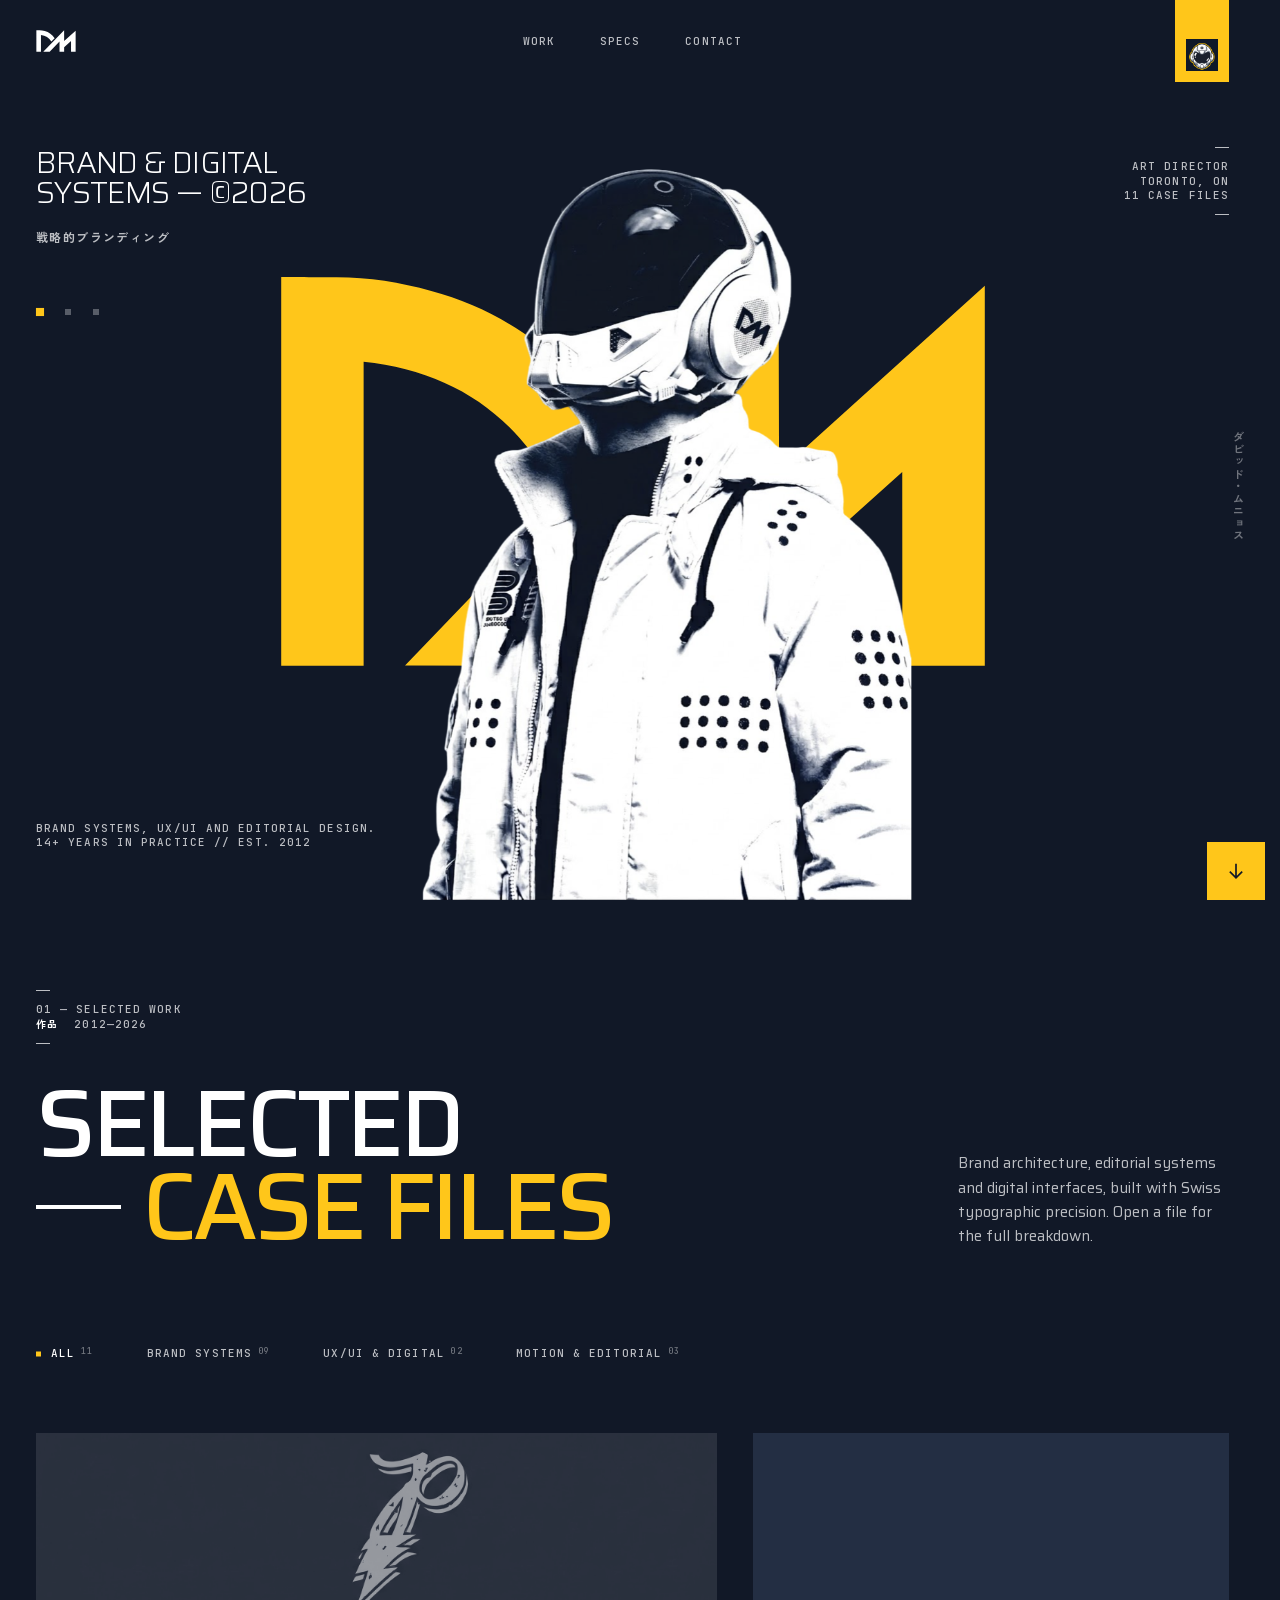
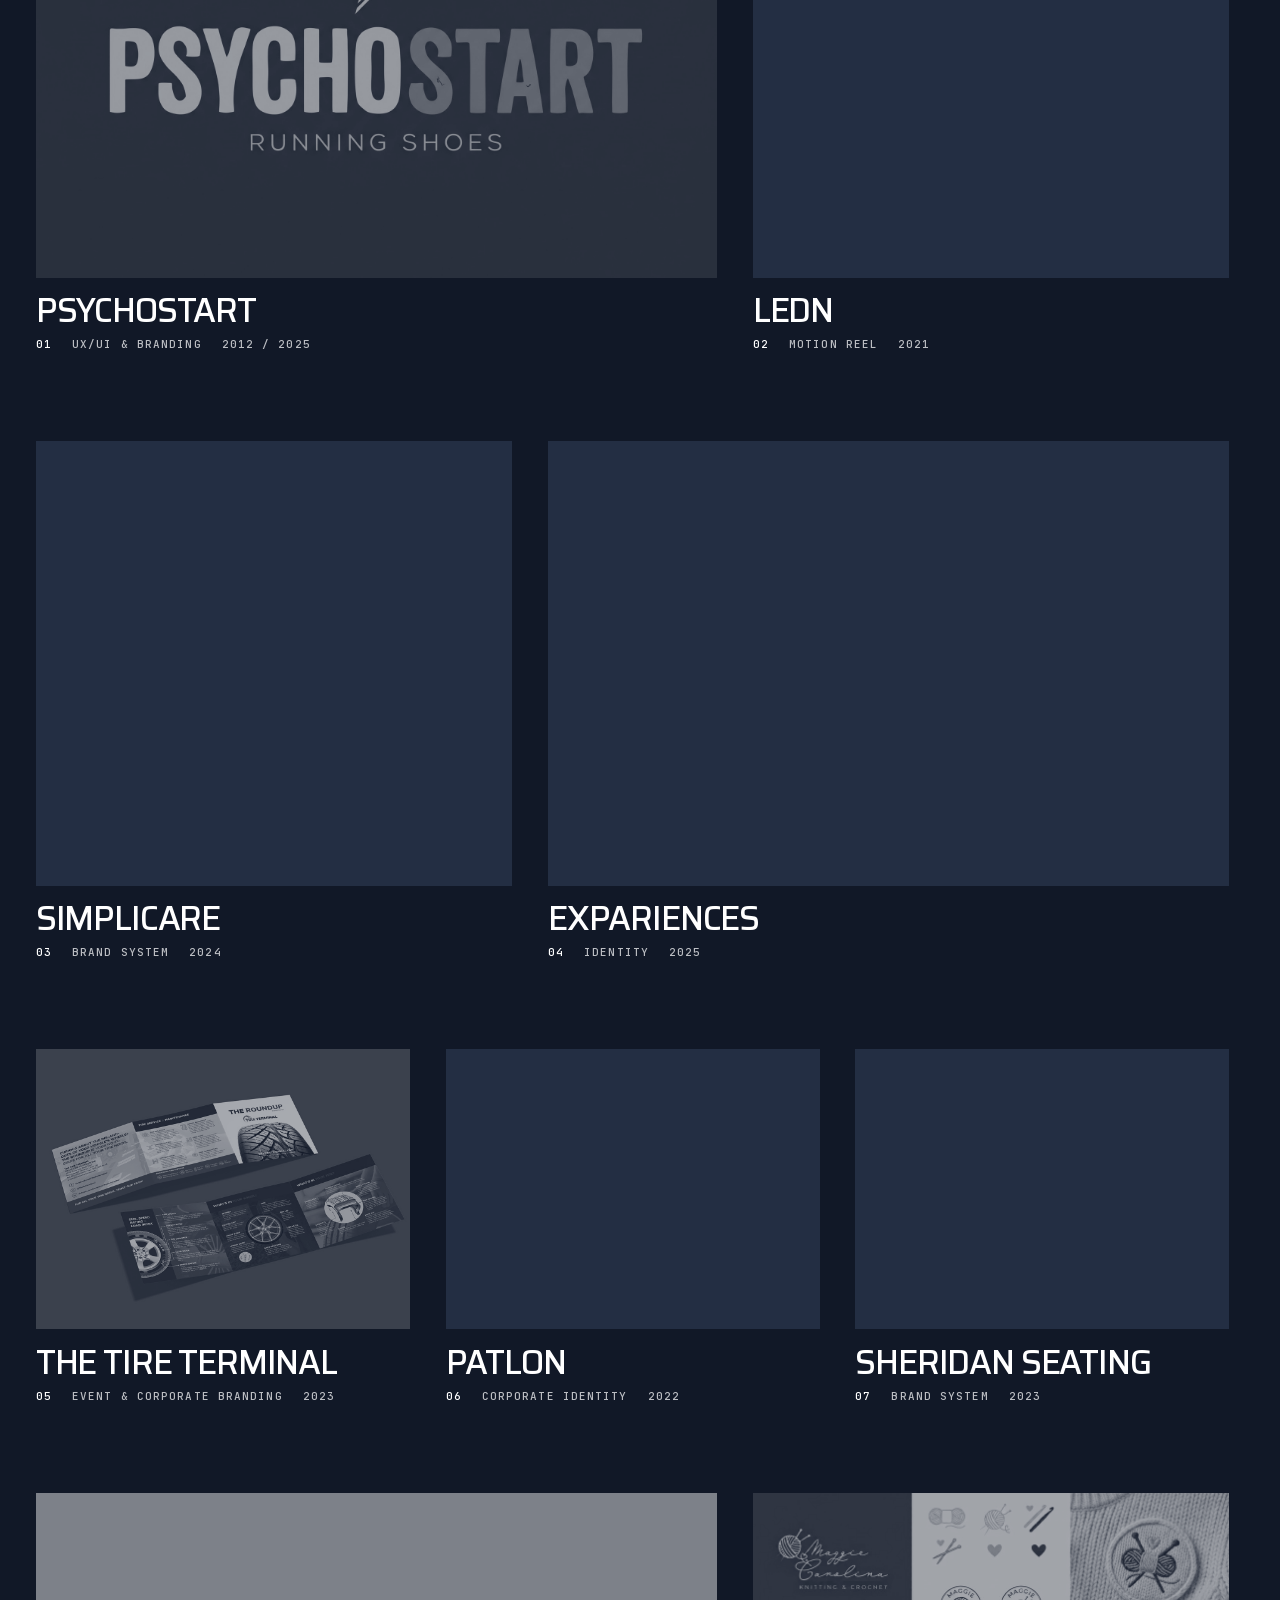
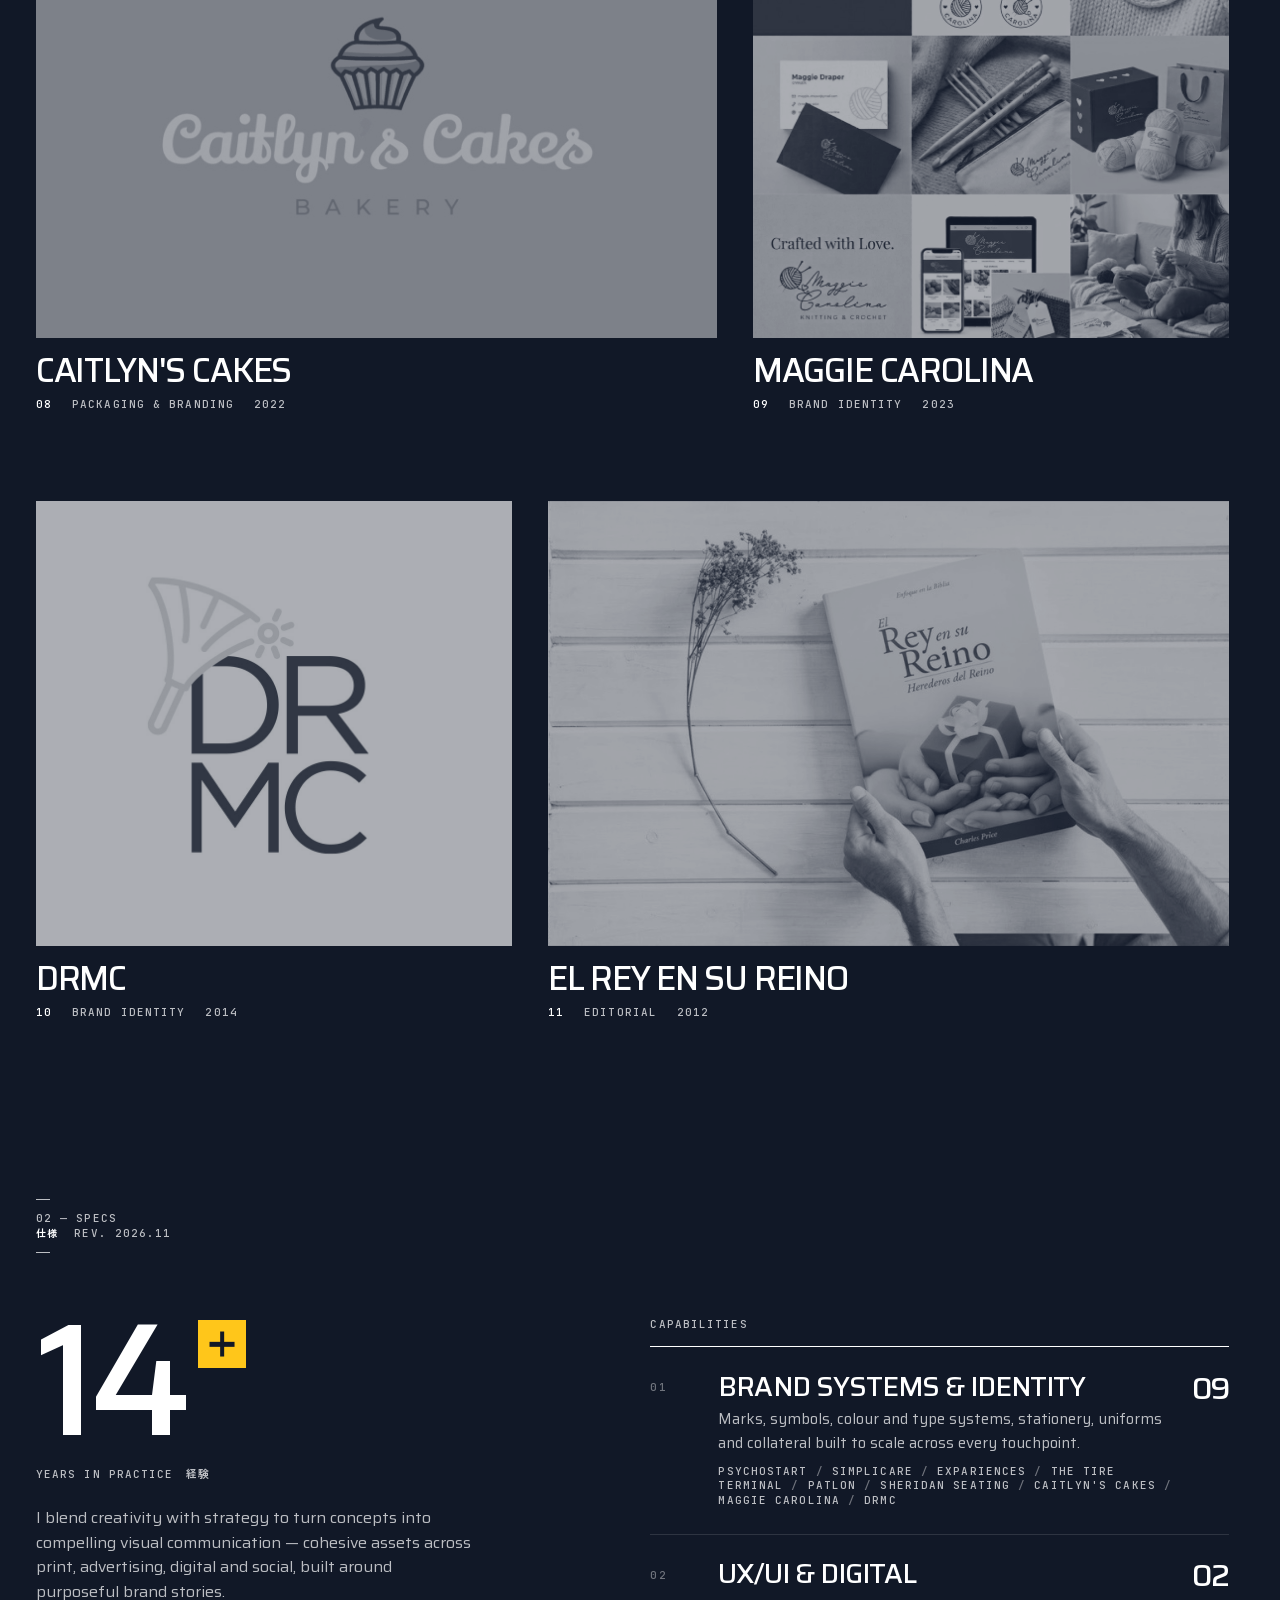
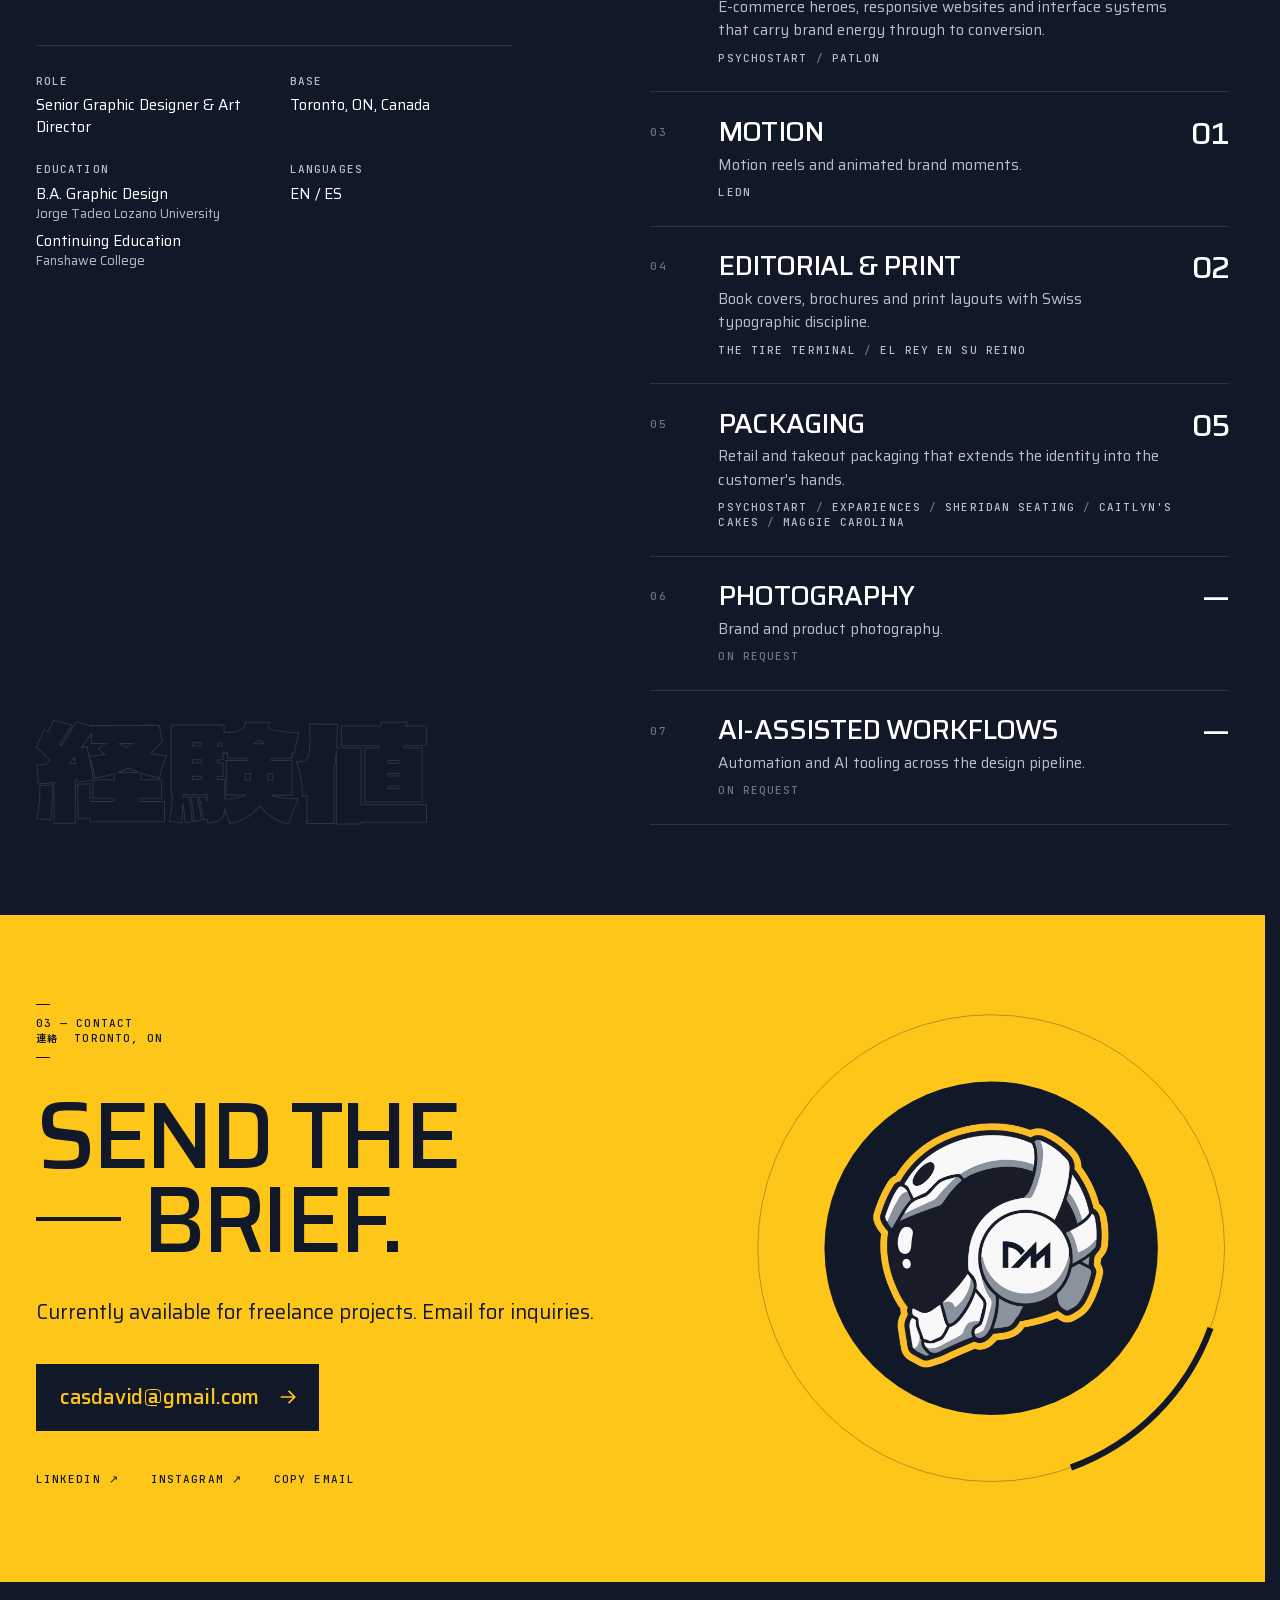
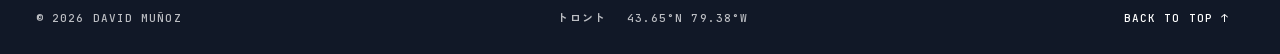
==== index.html @ 73140c09 "Initial commit: davidmunoz.ca static portfolio Zero-dependency HTML/CSS/ES-module rebuild of the Fra" ====
<!doctype html>
<html lang="en">
<head>
  <meta charset="utf-8">
  <meta name="viewport" content="width=device-width, initial-scale=1">
  <title>David Muñoz — Senior Brand &amp; UI/UX Art Director, Toronto</title>
  <meta name="description" content="Portfolio of David Muñoz, a Toronto-based senior graphic designer and art director with 14+ years across brand systems, UX/UI and editorial design.">
  <meta name="theme-color" content="#111827">
  <link rel="canonical" href="https://davidmunoz.ca/">

  <meta property="og:type" content="website">
  <meta property="og:url" content="https://davidmunoz.ca/">
  <meta property="og:title" content="David Muñoz — Strategic Branding &amp; Digital Systems">
  <meta property="og:description" content="Brand systems, UX/UI and editorial design from Toronto. 14+ years in practice.">
  <meta property="og:image" content="https://davidmunoz.ca/assets/img/og-cover.jpg">
  <meta name="twitter:card" content="summary_large_image">

  <link rel="icon" href="assets/favicon.svg" type="image/svg+xml">
  <link rel="preload" href="assets/fonts/saira-latin-var.woff2" as="font" type="font/woff2" crossorigin>
  <link rel="preload" href="assets/fonts/jetbrains-mono-latin-var.woff2" as="font" type="font/woff2" crossorigin>
  <link rel="preload" href="data/projects.json" as="fetch" type="application/json" crossorigin>

  <!-- Boot sequence runs once per session; skipped for reduced motion. -->
  <script>
    (function () {
      var d = document.documentElement;
      d.classList.add('js');
      try {
        if (!sessionStorage.getItem('dm-booted') && !matchMedia('(prefers-reduced-motion: reduce)').matches) {
          d.classList.add('is-booting');
        }
      } catch (e) {}
    })();
  </script>

  <link rel="stylesheet" href="css/tokens.css">
  <link rel="stylesheet" href="css/base.css">
  <link rel="stylesheet" href="css/layout.css">
  <link rel="stylesheet" href="css/components.css">

  <script type="module" src="js/main.js"></script>

  <script type="application/ld+json">
  {
    "@context": "https://schema.org",
    "@type": "Person",
    "name": "David Muñoz",
    "jobTitle": "Senior Graphic Designer & Art Director",
    "url": "https://davidmunoz.ca/",
    "address": { "@type": "PostalAddress", "addressLocality": "Toronto", "addressRegion": "ON", "addressCountry": "CA" },
    "alumniOf": [
      { "@type": "CollegeOrUniversity", "name": "Jorge Tadeo Lozano University" },
      { "@type": "CollegeOrUniversity", "name": "Fanshawe College" }
    ]
  }
  </script>
</head>

<body>
  <!-- DM monogram (vector from the brand mark), reused everywhere via <use>. -->
  <svg width="0" height="0" style="position:absolute" aria-hidden="true" focusable="false">
    <!-- Pulls the illustration's #0F1829 backdrop just under brand navy so `lighten` erases it. -->
    <filter id="ink-match" color-interpolation-filters="sRGB">
      <feComponentTransfer>
        <feFuncR type="linear" slope="1" intercept="-0.012"/>
        <feFuncG type="linear" slope="1" intercept="-0.012"/>
        <feFuncB type="linear" slope="1" intercept="-0.012"/>
      </feComponentTransfer>
    </filter>
    <symbol id="dm-mark" viewBox="5.4 17.2 53.2 29.6">
      <polygon fill="currentColor" points="42.96 40.39 42.94 46.61 36.74 46.61 36.73 32.79 23.46 46.61 14.88 46.6 42.93 17.38 42.97 32.03 58.42 18.08 58.42 46.61 52.23 46.61 52.22 32.06 42.96 40.39"/>
      <path fill="currentColor" d="M25.76,32.73c-3.04-5.4-7.9-8.31-13.99-8.94v22.83s-6.19,0-6.19,0v-29.19s4.17.02,4.17.02c2.43.01,4.76.37,7.1,1.03,5.49,1.47,10.18,4.85,13.34,9.67l-4.42,4.6Z"/>
    </symbol>
  </svg>

  <a class="skip-link" href="#work">Skip to selected work</a>

  <!-- ================================================================
       BOOT SEQUENCE (first visit per session)
       ================================================================ -->
  <div class="boot on-dark" data-boot aria-hidden="true">
    <div class="boot__inner">
      <svg class="boot__mark"><use href="#dm-mark"/></svg>
      <p class="boot__title mono">DM-OS // v4.0 <span class="jp">起動中</span></p>
      <div class="boot__bar"><span data-boot-bar></span></div>
      <div class="boot__row mono"><span data-boot-pct>000%</span><span>Tap or press any key to skip</span></div>
      <ol class="boot__log mono" role="list" data-boot-log></ol>
    </div>
  </div>

  <!-- ================================================================
       NAVIGATION — mark left, three links, the mascot tab hanging from the top edge
       ================================================================ -->
  <header class="nav">
    <a class="nav__brand" href="#top" aria-label="David Muñoz, back to top">
      <svg class="nav__mark" aria-hidden="true"><use href="#dm-mark"/></svg>
    </a>

    <nav class="nav__links" aria-label="Primary">
      <a href="#work" data-nav="work">Work</a>
      <a href="#specs" data-nav="specs">Specs</a>
      <a href="#contact" data-nav="contact">Contact</a>
    </nav>

    <div class="nav__right">
      <button class="nav__menu mono" type="button" popovertarget="menu" data-menu-trigger>Menu <span class="burger" aria-hidden="true"></span></button>
      <button class="hud-trigger" type="button" popovertarget="hud-mini" data-hud-trigger data-state="idle">
        <span class="hud-trigger__face" aria-hidden="true"><img src="assets/img/mascot/helmet-front.png" alt="" width="36" height="42"></span>
        <span class="visually-hidden">Open mascot HUD</span>
      </button>
    </div>
  </header>

  <!-- Mobile menu -->
  <div class="menu on-dark" id="menu" popover role="dialog" aria-label="Menu">
    <div class="menu__head mono">
      <span>Nav // <span class="jp">案内</span></span>
      <button type="button" popovertarget="menu" popovertargetaction="hide">Close ×</button>
    </div>
    <nav class="menu__links" aria-label="Mobile">
      <a href="#work" data-cmd="nav"><span class="mono">01</span>Work<span class="jp">作品</span></a>
      <a href="#specs" data-cmd="nav"><span class="mono">02</span>Specs<span class="jp">仕様</span></a>
      <a href="#contact" data-cmd="nav"><span class="mono">03</span>Contact<span class="jp">連絡</span></a>
    </nav>
    <p class="menu__foot mono"><span data-profile="email">casdavid@gmail.com</span><span>TOR <time data-clock>--:--:--</time></span></p>
  </div>

  <!-- Command HUD (popover) -->
  <div class="hud-mini on-dark" id="hud-mini" popover role="dialog" aria-label="Mascot HUD" data-state="idle">
    <span class="reg reg--tl" aria-hidden="true">+</span>
    <span class="reg reg--tr" aria-hidden="true">+</span>
    <span class="reg reg--bl" aria-hidden="true">+</span>
    <span class="reg reg--br" aria-hidden="true">+</span>
    <div class="hud-mini__head mono">
      <span>Unit // DM-01</span>
      <span class="hud-status"><span class="led" aria-hidden="true"></span><span data-hud-state>Online</span></span>
    </div>
    <div class="hud-mini__body">
      <div class="hud-mini__face"><img src="assets/img/mascot/helmet-front.png" alt="" width="80" height="93"></div>
      <p class="hud-mini__tx mono"><span class="tx-tag">TX&gt;</span> <span data-hud-text>Boot sequence OK</span><span class="caret" aria-hidden="true"></span></p>
    </div>
    <div class="hud-mini__cmds">
      <a class="cmd" href="#work" data-cmd="nav">[01] Work <span aria-hidden="true">-&gt;</span></a>
      <a class="cmd" href="#specs" data-cmd="nav">[02] Specs <span aria-hidden="true">-&gt;</span></a>
      <a class="cmd" href="#contact" data-cmd="nav">[03] Contact <span aria-hidden="true">-&gt;</span></a>
      <button class="cmd" type="button" data-cmd="copy-email"><span data-copy-label>Copy email</span> <span aria-hidden="true">[C]</span></button>
    </div>
    <div class="hud-mini__foot mono">
      <span>TOR <time data-clock>--:--:--</time></span>
      <button type="button" popovertarget="hud-mini" popovertargetaction="hide">[Esc] Close</button>
    </div>
  </div>

  <main id="main">
    <!-- ==============================================================
         HERO — one subject: the android over the DM mark
         ============================================================== -->
    <section class="hero" id="top" aria-labelledby="hero-title">
      <div class="hero__stage" data-hero-stage>
        <svg class="hero__mark" aria-hidden="true"><use href="#dm-mark"/></svg>
        <div class="hero__lens" data-hud-feed hidden></div>
        <img class="hero__figure" src="assets/img/mascot/android-1100.png"
             srcset="assets/img/mascot/android-640.png 469w, assets/img/mascot/android-1100.png 807w"
             sizes="(max-width: 760px) 90vw, 46vw" width="807" height="1100" fetchpriority="high"
             alt="David's android mascot: a figure in a white techwear jacket wearing a glossy navy-visored helmet marked DM">
      </div>

      <div class="hero__intro">
        <h1 class="hero__title" id="hero-title">
          <span class="visually-hidden">David Muñoz — </span>
          <span class="hero__role">Brand &amp; digital systems — ©<span data-year>2026</span></span>
        </h1>
        <p class="hero__jp jp" lang="ja" aria-hidden="true">戦略的ブランディング</p>
        <div class="hero__dots" role="group" aria-label="Mascot feed">
          <button class="chan" type="button" aria-pressed="true" data-channel="still"><span class="visually-hidden">CH.01 still frame</span></button>
          <button class="chan" type="button" aria-pressed="false" data-channel="loop-a"
                  data-src="assets/videome5.mp4" data-poster="assets/img/mascot/loop-a-poster.jpg"><span class="visually-hidden">CH.02 loop</span></button>
          <button class="chan" type="button" aria-pressed="false" data-channel="loop-b"
                  data-src="assets/videoheaderdance.mp4" data-poster="assets/img/mascot/loop-b-poster.jpg"><span class="visually-hidden">CH.03 loop</span></button>
        </div>
      </div>

      <p class="hero__label label mono">Art director<br>Toronto, ON<br><span data-stat="cases">11</span> case files</p>

      <p class="hero__note mono">Brand systems, UX/UI and editorial design.<br><span data-profile="experience">14+</span> years in practice // Est. 2012</p>

      <p class="hero__vert jp" lang="ja" aria-hidden="true">ダビッド・ムニョス</p>

      <a class="corner-arrow hero__next" href="#work" data-snap-to="#work" aria-label="Scroll to selected work">
        <svg viewBox="0 0 16 16" aria-hidden="true"><path d="M8 1.5v12.5M2.5 8.5 8 14l5.5-5.5"/></svg>
      </a>
    </section>

    <!-- ==============================================================
         01 — SELECTED WORK
         ============================================================== -->
    <section class="section work" id="work" aria-labelledby="work-title">
      <div class="section__head">
        <p class="label mono" aria-hidden="true">01 — Selected work<br><span class="jp">作品</span> 2012—2026</p>
        <h2 class="statement" id="work-title">Selected <span class="statement__accent">case files</span></h2>
        <p class="section__aside">Brand architecture, editorial systems and digital interfaces, built with Swiss typographic precision. Open a file for the full breakdown.</p>
      </div>

      <div class="filters" role="toolbar" aria-label="Filter case files by discipline" aria-controls="work-grid" data-filters></div>

      <ul class="tiles" id="work-grid" role="list" data-grid>
        <li class="tile tile--end"><p class="mono">Loading case files…</p></li>
      </ul>
      <p class="visually-hidden" aria-live="polite" data-grid-status></p>
    </section>

    <!-- ==============================================================
         02 — SPECS
         ============================================================== -->
    <section class="section specs" id="specs" aria-labelledby="specs-title">
      <div class="section__head section__head--compact">
        <p class="label mono" aria-hidden="true">02 — Specs<br><span class="jp">仕様</span> Rev. <span data-rev>2026.11</span></p>
        <h2 class="visually-hidden" id="specs-title">Experience and capabilities</h2>
      </div>

      <div class="specs__grid">
        <div class="specs__intro">
          <p class="specs__num" aria-label="14 plus years"><span data-profile="experienceYears">14</span><span class="specs__plus" aria-hidden="true"></span></p>
          <p class="specs__cap mono">Years in practice <span class="jp">経験</span></p>
          <p class="specs__lede">I blend creativity with strategy to turn concepts into compelling visual communication — cohesive assets across print, advertising, digital and social, built around purposeful brand stories.</p>
          <dl class="facts" data-facts></dl>
          <p class="specs__kanji jp-display" aria-hidden="true">経験値</p>
        </div>

        <div class="caps">
          <h3 class="caps__head mono">Capabilities</h3>
          <ol class="caps__list" role="list" data-caps></ol>
        </div>
      </div>
    </section>

    <!-- ==============================================================
         03 — CONTACT (yellow)
         ============================================================== -->
    <section class="uplink theme-signal" id="contact" aria-labelledby="contact-title">
      <div class="uplink__grid">
        <div class="uplink__content">
          <p class="label mono" aria-hidden="true">03 — Contact<br><span class="jp">連絡</span> Toronto, ON</p>
          <h2 class="statement" id="contact-title">Send the <span class="statement__accent">brief.</span></h2>
          <p class="uplink__avail" data-profile="availability">Currently available for freelance projects. Email for inquiries.</p>

          <a class="uplink__cta" href="mailto:casdavid@gmail.com" data-profile-mailto>
            <span data-profile="email">casdavid@gmail.com</span>
            <svg viewBox="0 0 16 16" aria-hidden="true"><path d="M1.5 8h12.5M8.5 2.5 14 8l-5.5 5.5"/></svg>
          </a>

          <ul class="uplink__links mono" role="list">
            <li><a href="https://www.linkedin.com/in/davidmunozdesigner/" data-profile-href="linkedin" target="_blank" rel="noopener">LinkedIn <span aria-hidden="true">↗</span></a></li>
            <li><a href="https://www.instagram.com/davidmunoz.ca/" data-profile-href="instagram" target="_blank" rel="noopener">Instagram <span aria-hidden="true">↗</span></a></li>
            <li><button type="button" data-cmd="copy-email"><span data-copy-label>Copy email</span></button></li>
          </ul>
        </div>

        <figure class="uplink__unit" aria-hidden="true">
          <svg class="uplink__reticle" viewBox="-100 -100 200 200">
            <g class="ret-spin">
              <circle r="98" class="ret ret--hair"/>
              <path class="ret ret--arc" d="M 92.1 33.5 A 98 98 0 0 1 33.5 92.1"/>
            </g>
            <circle r="70" class="ret-disc"/>
          </svg>
          <img class="uplink__helmet" src="assets/img/mascot/helmet-side.jpg" alt="" width="1100" height="1019" loading="lazy" decoding="async">
        </figure>
      </div>
    </section>
  </main>

  <footer class="footer">
    <p class="mono">© <span data-year>2026</span> David Muñoz</p>
    <p class="mono footer__mid"><span class="jp" lang="ja">トロント</span> 43.65°N 79.38°W</p>
    <a class="footer__top mono" href="#top">Back to top ↑</a>
  </footer>

  <!-- ================================================================
       CASE FILE DRAWER
       ================================================================ -->
  <dialog class="drawer" id="case-drawer" aria-labelledby="case-title">
    <div class="drawer__scrim" data-drawer-dismiss></div>
    <div class="drawer__panel">
      <header class="drawer__head on-dark">
        <p class="drawer__crumb mono" data-drawer-crumb>Case file</p>
        <button class="drawer__btn" type="button" data-drawer-step="-1" aria-label="Previous case file"><span aria-hidden="true">&lt;-</span><span class="drawer__btn-label">Prev</span></button>
        <button class="drawer__btn" type="button" data-drawer-step="1" aria-label="Next case file"><span class="drawer__btn-label">Next</span><span aria-hidden="true">-&gt;</span></button>
        <button class="drawer__btn drawer__btn--close" type="button" data-drawer-dismiss aria-label="Close case file">[Esc] <span class="drawer__btn-label">Close</span> <span aria-hidden="true">×</span></button>
      </header>
      <div class="drawer__body" data-drawer-body tabindex="-1"></div>
    </div>
  </dialog>

  <noscript>
    <p class="noscript">[ERR] JavaScript is disabled. Case files are rendered from data/projects.json. Enable JavaScript to browse the portfolio.</p>
  </noscript>
</body>
</html>
---- css/tokens.css ----
/* ==========================================================================
   TOKENS — DM brand: three colours only. Every tint is a mix of these three.
   Type: Saira (display + text) / JetBrains Mono (telemetry) /
         Dela Gothic One + Zen Kaku Gothic New (Japanese, subset).
   ========================================================================== */

@layer tokens, base, layout, components, utilities;

@font-face {
  font-family: "Saira";
  src: url("../assets/fonts/saira-latin-var.woff2") format("woff2");
  font-weight: 100 900;
  font-stretch: 50% 125%;
  font-display: swap;
}

@font-face {
  font-family: "JetBrains Mono";
  src: url("../assets/fonts/jetbrains-mono-latin-var.woff2") format("woff2");
  font-weight: 100 800;
  font-display: swap;
}

/* Japanese faces are subset to the exact glyphs used (tools/subset_jp.py). */
@font-face {
  font-family: "Dela Gothic One";
  src: url("../assets/fonts/dela-gothic-one-jp.woff2") format("woff2");
  font-display: swap;
}

@font-face {
  font-family: "Zen Kaku Gothic New";
  src: url("../assets/fonts/zen-kaku-gothic-new-jp.woff2") format("woff2");
  font-weight: 700;
  font-display: swap;
}

@layer tokens {
  :root {
    /* --- Brand palette (literal) ------------------------------------------ */
    --navy: #111827;
    --yellow: #ffc61a;
    --paper: #ffffff;

    /* --- Theme roles: navy canvas, white ink ------------------------------ */
    --bg: var(--navy);          /* canvas + dark surfaces */
    --fg: var(--paper);         /* text, rules, inverted chips */
    --signal: var(--yellow);    /* accent fills, brackets, arcs */
    --on-signal: var(--navy);   /* anything sitting on the accent */
  }

  /* Signal theme — a yellow panel where every role flips:
     yellow canvas, navy ink, navy accents with yellow text on them. */
  .theme-signal {
    --bg: var(--yellow);
    --fg: var(--navy);
    --signal: var(--navy);
    --on-signal: var(--yellow);
    --focus: var(--navy);
  }

  /* Derived tokens are re-resolved wherever the roles change. */
  :root,
  .theme-signal {
    /* --- Derived tints (fg mixed into bg, and the reverse for white chips) - */
    --fg-70: color-mix(in srgb, var(--fg) 72%, var(--bg));   /* ~9:1 on navy — secondary text */
    --fg-40: color-mix(in srgb, var(--fg) 40%, var(--bg));   /* hairline ornaments */
    --fg-30: color-mix(in srgb, var(--fg) 30%, var(--bg));
    --fg-12: color-mix(in srgb, var(--fg) 12%, var(--bg));   /* faint rules */
    --fg-05: color-mix(in srgb, var(--fg) 5%, var(--bg));    /* wells */
    --bg-70: color-mix(in srgb, var(--bg) 72%, var(--fg));   /* secondary text on white chips */
    --scrim: color-mix(in srgb, var(--navy) 84%, transparent);

    /* --- Lines ------------------------------------------------------------ */
    --hair: 1px solid var(--fg);
    --hair-soft: 1px solid var(--fg-12);
    --hair-dark: 1px solid var(--fg-12);
  }

  /* On yellow, navy/yellow mixes turn olive; keep secondary text pure navy. */
  .theme-signal { --fg-70: var(--fg); }

  :root {
    /* --- Type ------------------------------------------------------------- */
    --font-sans: "Saira", "Arial Narrow", system-ui, sans-serif;
    --font-mono: "JetBrains Mono", ui-monospace, "SF Mono", Menlo, monospace;
    --font-jp: "Zen Kaku Gothic New", "Hiragino Sans", "Yu Gothic", sans-serif;
    --font-jp-display: "Dela Gothic One", "Hiragino Sans", "Yu Gothic", sans-serif;

    /* Display: Saira at a regular weight and normal width. Airy, but its squared
       counters still echo the DM mark. */
    --display-weight: 500;
    --display-stretch: 100%;
    --display-tracking: -0.035em;
    --tracking-mono: 0.1em;

    --step--2: 0.6875rem;
    --step--1: 0.75rem;
    --step-0: 1rem;
    --step-1: clamp(1.0625rem, 1rem + 0.35vw, 1.3rem);
    --step-2: clamp(1.5rem, 1.1rem + 1.4vw, 2.4rem);
    --step-3: clamp(2.2rem, 1.4rem + 3vw, 4.25rem);
    --step-4: clamp(3rem, 1.6rem + 6vw, 8rem);
    --step-5: clamp(4.5rem, 2rem + 11vw, 14rem);

    /* --- Space ------------------------------------------------------------ */
    --gutter: clamp(16px, 2.8vw, 40px);
    --section-pad: clamp(3.5rem, 7vw, 6.5rem); /* sections snap into place, so this is the landing margin */
    --nav-h: 72px;

    /* --- Motion ------------------------------------------------------------ */
    --ease-mech: cubic-bezier(0.2, 0, 0, 1);
    --ease-drawer: cubic-bezier(0.7, 0, 0.2, 1);
    --dur-1: 100ms;
    --dur-2: 200ms;
    --dur-3: 420ms;
  }
}
---- css/base.css ----
/* ==========================================================================
   BASE — reset, primitives, focus, motion preferences.
   ========================================================================== */

@layer base {
  *, *::before, *::after { box-sizing: border-box; }
  * { margin: 0; }

  html {
    color-scheme: dark;
    background: var(--bg);
    -webkit-text-size-adjust: 100%;
    text-size-adjust: 100%;
    scrollbar-gutter: stable;
    scroll-padding-top: var(--nav-h);
  }

  @media (prefers-reduced-motion: no-preference) {
    html { scroll-behavior: smooth; }
  }

  html:has(.drawer[open]),
  html.is-booting {
    overflow: hidden;
  }

  body {
    min-height: 100svh;
    background: var(--bg);
    color: var(--fg);
    font-family: var(--font-sans);
    font-size: var(--step-0);
    font-stretch: 100%;
    line-height: 1.55;
    -webkit-font-smoothing: antialiased;
    -moz-osx-font-smoothing: grayscale;
    overflow-x: clip;
  }

  img, picture, video, svg { display: block; max-width: 100%; }
  img { height: auto; }

  button, input, select, textarea { font: inherit; color: inherit; }
  button { background: none; border: 0; border-radius: 0; padding: 0; cursor: pointer; }
  a { color: inherit; }

  ul[role="list"], ol[role="list"] { list-style: none; padding: 0; }

  h1, h2, h3, h4 {
    font-weight: var(--display-weight);
    font-stretch: var(--display-stretch);
    line-height: 0.9;
    letter-spacing: var(--display-tracking);
    text-transform: uppercase;
    text-wrap: balance;
  }

  p { text-wrap: pretty; }

  ::selection { background: var(--signal); color: var(--on-signal); }

  :focus-visible {
    outline: 2px solid var(--focus, var(--signal));
    outline-offset: 3px;
  }

  [hidden] { display: none !important; }

  @media (prefers-reduced-motion: reduce) {
    *, *::before, *::after {
      animation-duration: 0.01ms !important;
      animation-iteration-count: 1 !important;
      transition-duration: 0.01ms !important;
    }
  }
}

@layer utilities {
  .mono {
    font-family: var(--font-mono);
    font-size: var(--step--2);
    font-weight: 500;
    letter-spacing: var(--tracking-mono);
    text-transform: uppercase;
    line-height: 1.35;
  }

  .jp {
    font-family: var(--font-jp);
    font-weight: 700;
    letter-spacing: 0.12em;
    text-transform: none;
  }

  .jp-display {
    font-family: var(--font-jp-display);
    font-weight: 400;
    letter-spacing: 0;
    text-transform: none;
  }

  .visually-hidden {
    position: absolute !important;
    width: 1px;
    height: 1px;
    padding: 0;
    margin: -1px;
    overflow: hidden;
    clip: rect(0 0 0 0);
    white-space: nowrap;
    border: 0;
  }

  .skip-link {
    position: fixed;
    top: 8px;
    left: 8px;
    z-index: 300;
    padding: 0.75rem 1rem;
    background: var(--signal);
    color: var(--on-signal);
    font: 700 var(--step--1) / 1 var(--font-mono);
    letter-spacing: var(--tracking-mono);
    text-transform: uppercase;
    text-decoration: none;
    transform: translateY(-200%);
  }

  .skip-link:focus-visible { transform: none; }
}
---- css/layout.css ----
/* ==========================================================================
   LAYOUT — nav, hero, section heads, specs, contact, footer.
   One subject per screen, a few small labels, one yellow accent.
   ========================================================================== */

@layer layout {
  /* =====================================================================
     NAV — mark left, three links, the helmet tab hanging from the top edge
     ===================================================================== */
  .nav {
    position: sticky;
    top: 0;
    z-index: 50;
    display: grid;
    grid-template-columns: 1fr auto 1fr;
    align-items: center;
    height: var(--nav-h);
    padding-inline: var(--gutter);
    background: var(--bg);
  }

  .nav__brand {
    display: flex;
    justify-self: start;
    text-decoration: none;
  }

  .nav__mark {
    width: 40px;
    height: 22px;
    color: var(--fg);
    transition: color var(--dur-1) linear;
  }

  .nav__brand:hover .nav__mark { color: var(--signal); }

  .nav__links {
    display: flex;
    gap: clamp(1.75rem, 3.5vw, 3.5rem);
  }

  .nav__links a {
    position: relative;
    padding-block: 0.5rem;
    color: var(--fg-70);
    font: 500 var(--step--2) / 1 var(--font-mono);
    letter-spacing: var(--tracking-mono);
    text-transform: uppercase;
    text-decoration: none;
    transition: color var(--dur-1) linear;
  }

  .nav__links a:hover,
  .nav__links a[aria-current="true"] { color: var(--fg); }

  /* Current section: a small yellow square, like the hero's feed dots */
  .nav__links a::before {
    content: "";
    position: absolute;
    top: 50%;
    left: -0.95rem;
    width: 5px;
    height: 5px;
    background: var(--signal);
    translate: 0 -50%;
    scale: 0;
    transition: scale var(--dur-1) steps(2);
  }

  .nav__links a[aria-current="true"]::before { scale: 1; }

  .nav__right {
    display: flex;
    align-self: start;
    justify-self: end;
    align-items: flex-start;
    gap: 1.25rem;
    height: 100%;
  }

  .nav__menu {
    display: none;
    align-self: center;
    align-items: center;
    gap: 0.6rem;
    height: 40px;
    font-weight: 600;
  }

  .burger {
    width: 20px;
    height: 7px;
    border-top: 1.5px solid currentColor;
    border-bottom: 1.5px solid currentColor;
  }

  @media (max-width: 960px) {
    .nav { grid-template-columns: 1fr auto; }
    .nav__links { display: none; }
    .nav__menu { display: inline-flex; }
  }

  /* =====================================================================
     HERO — the android stands on the bottom edge in front of the DM mark.
     Every layer is placed from the figure's geometry (container units).
     ===================================================================== */
  .hero {
    position: relative;
    height: max(620px, calc(100svh - var(--nav-h)));
    max-height: 980px;
    overflow: hidden;
    container-type: size;
    background: var(--bg);

    --fig-h: 92cqh;
    --head-x: calc(50cqw + var(--fig-h) * 0.0293);
    --head-y: calc(100cqh - var(--fig-h) + var(--fig-h) * 0.206);
    --ret: calc(var(--fig-h) * 0.7);
    --mark-w: min(56cqw, calc(var(--fig-h) * 0.95));
  }

  .hero__stage {
    position: absolute;
    inset: 0;
    --mx: 0.5;
    --my: 0.5;
  }

  .hero__mark {
    position: absolute;
    z-index: 1;
    left: 50%;
    top: calc(var(--head-y) - var(--ret) * 0.04);
    width: var(--mark-w);
    height: calc(var(--mark-w) / 1.797);
    translate: -50% 0;
    color: var(--signal);
  }

  .hero__figure {
    position: absolute;
    z-index: 2;
    bottom: 0;
    left: 50%;
    width: auto;
    max-width: none;
    height: var(--fig-h);
    translate: -50% 0;
  }

  @media (prefers-reduced-motion: no-preference) {
    .hero__figure {
      transform: translate(calc((var(--mx) - 0.5) * -12px), calc((var(--my) - 0.5) * -6px));
      transition: transform 500ms var(--ease-mech);
    }
  }

  /* CH.02 / CH.03: a round lens on the helmet plays the mascot loops */
  .hero__lens {
    position: absolute;
    z-index: 3;
    left: var(--head-x);
    top: var(--head-y);
    width: calc(var(--ret) * 0.64);
    aspect-ratio: 1;
    translate: -50% -50%;
    overflow: hidden;
    border-radius: 50%;
    background: var(--bg);
    outline: 1px solid var(--signal);
    outline-offset: 8px;
  }

  .hero__lens video {
    width: 100%;
    height: 100%;
    object-fit: cover;
    object-position: 50% 18%;
  }

  /* --- Copy: two-line title, JP line, feed dots ------------------------- */
  .hero__intro {
    position: absolute;
    z-index: 4;
    top: clamp(2rem, 9cqh, 6rem);
    left: var(--gutter);
    display: grid;
    justify-items: start;
    gap: 1.25rem;
    max-width: min(30cqw, 420px);
  }

  .hero__title {
    display: grid;
    gap: 0.15em;
    font-size: clamp(1.35rem, 0.8rem + 1.4vw, 2.3rem);
    line-height: 1;
    letter-spacing: -0.02em;
    text-wrap: balance;
  }

  .hero__role { font-weight: 300; }

  .hero__jp {
    color: var(--fg-70);
    font-size: 12px;
    letter-spacing: 0.3em;
  }

  .hero__dots {
    display: flex;
    gap: 0.25rem;
    margin-top: clamp(0.5rem, 4cqh, 2.5rem);
    margin-left: -8px; /* optical: line the first dot up with the text */
  }

  .hero__label {
    position: absolute;
    z-index: 4;
    top: clamp(2rem, 9cqh, 6rem);
    right: var(--gutter);
    text-align: right;
  }

  .hero__label::before,
  .hero__label::after { margin-left: auto; }

  .hero__note {
    position: absolute;
    z-index: 4;
    left: var(--gutter);
    bottom: clamp(1.5rem, 6cqh, 3.5rem);
    color: var(--fg-70);
    line-height: 1.7;
  }

  .hero__vert {
    position: absolute;
    z-index: 4;
    top: 50%;
    right: calc(var(--gutter) * 0.5);
    translate: 0 -50%;
    writing-mode: vertical-rl;
    color: var(--fg-40);
    font-size: 11px;
    letter-spacing: 0.5em;
    white-space: nowrap;
  }

  .hero__next {
    position: absolute;
    z-index: 5;
    right: 0;
    bottom: 0;
    --ca: clamp(56px, 7cqh, 76px);
  }

  @media (max-width: 1100px) {
    .hero__vert { display: none; }
  }

  @media (max-width: 760px) {
    .hero {
      height: max(600px, calc(100svh - var(--nav-h)));
      --fig-h: min(64cqh, 128cqw);
      --mark-w: 90cqw;
    }

    .hero__intro {
      top: 1.5rem;
      max-width: calc(100% - 2 * var(--gutter));
      gap: 0.9rem;
    }

    .hero__title { font-size: clamp(1.5rem, 7vw, 2rem); }
    .hero__dots { margin-top: 0; }
    .hero__label,
    .hero__note { display: none; }

    /* Mobile: the accent becomes a full-width bar along the bottom */
    .hero__next {
      left: 0;
      --ca-w: auto;
      --ca: 56px;
    }
  }

  /* =====================================================================
     SECTION HEADS — dashed label, big statement, short aside
     ===================================================================== */
  .section {
    position: relative;
    padding-block: var(--section-pad);
  }

  .section__head {
    display: grid;
    grid-template-columns: repeat(12, minmax(0, 1fr));
    align-items: end;
    gap: clamp(1.5rem, 3vw, 2.5rem) var(--gutter);
    padding-inline: var(--gutter);
    margin-bottom: clamp(3.5rem, 7vw, 7rem);
  }

  .section__head .label { grid-column: 1 / -1; }
  .section__head .statement { grid-column: 1 / span 9; }

  .section__aside {
    grid-column: 10 / -1;
    max-width: 34ch;
    color: var(--fg-70);
    font-size: 0.95rem;
    line-height: 1.6;
  }

  .section__head--compact { margin-bottom: clamp(2.5rem, 5vw, 4rem); }

  @media (max-width: 900px) {
    .section__head .statement,
    .section__aside { grid-column: 1 / -1; }
  }

  /* =====================================================================
     SPECS — years + facts on the left (the 経験値 kanji as a faint outline
     filling the foot of the column), capability index on the right
     ===================================================================== */
  .specs__kanji {
    margin-top: auto;
    padding-top: clamp(2rem, 5vw, 4rem);
    color: transparent;
    -webkit-text-stroke: 1px var(--fg-12);
    font-size: clamp(5rem, 1rem + 9vw, 11.5rem);
    line-height: 0.9;
    white-space: nowrap;
    pointer-events: none;
    user-select: none;
  }

  .specs__grid {
    display: grid;
    grid-template-columns: repeat(12, minmax(0, 1fr));
    gap: clamp(3rem, 6vw, 5rem) var(--gutter);
    padding-inline: var(--gutter);
  }

  .specs__intro {
    grid-column: 1 / span 5;
    display: flex;
    flex-direction: column;
    align-items: flex-start;
    gap: 1.5rem;
  }

  .specs__intro .facts { align-self: stretch; }

  .caps { grid-column: 7 / -1; }

  .specs__num {
    display: flex;
    align-items: flex-start;
    font-weight: var(--display-weight);
    font-size: clamp(5rem, 2rem + 10vw, 12rem);
    line-height: 0.78;
    letter-spacing: -0.05em;
  }

  .specs__plus {
    position: relative;
    flex: none;
    width: 0.3em;
    height: 0.3em;
    margin: 0.02em 0 0 0.08em;
    background: var(--signal);
  }

  .specs__plus::before,
  .specs__plus::after {
    content: "";
    position: absolute;
    left: 50%;
    top: 50%;
    width: 52%;
    height: 9%;
    background: var(--on-signal);
    translate: -50% -50%;
  }

  .specs__plus::after { rotate: 90deg; }

  .specs__cap {
    display: flex;
    gap: 0.75rem;
    align-items: baseline;
    color: var(--fg-70);
  }

  .specs__lede {
    max-width: 44ch;
    color: var(--fg-70);
  }

  @media (max-width: 1000px) {
    .specs__intro,
    .caps { grid-column: 1 / -1; }

    .specs__kanji { display: none; }
  }

  /* =====================================================================
     CONTACT — yellow panel: statement left, helmet lens right
     ===================================================================== */
  .uplink {
    position: relative;
    padding-block: var(--section-pad);
    overflow: hidden;
    background: var(--bg);
    color: var(--fg);
  }

  .uplink__grid {
    display: grid;
    grid-template-columns: repeat(12, minmax(0, 1fr));
    align-items: center;
    gap: clamp(3rem, 6vw, 5rem) var(--gutter);
    padding-inline: var(--gutter);
  }

  .uplink__content {
    grid-column: 1 / span 7;
    display: grid;
    justify-items: start;
    gap: clamp(1.5rem, 3vw, 2.25rem);
  }

  .uplink__avail {
    max-width: 40ch;
    font-size: var(--step-1);
    line-height: 1.5;
  }

  .uplink__unit {
    position: relative;
    grid-column: 8 / -1;
    justify-self: end;
    width: min(100%, 520px);
    aspect-ratio: 1;
    margin: 0;
  }

  @media (max-width: 900px) {
    .uplink__content { grid-column: 1 / -1; }

    .uplink__unit {
      grid-column: 1 / -1;
      justify-self: center;
      width: min(100%, 380px);
    }
  }

  /* =====================================================================
     FOOTER
     ===================================================================== */
  .footer {
    display: flex;
    flex-wrap: wrap;
    align-items: center;
    justify-content: space-between;
    gap: 0.75rem 2rem;
    padding: 1.75rem var(--gutter);
    background: var(--bg);
    color: var(--fg-70);
  }

  .footer__mid .jp { margin-right: 0.75rem; }

  .footer__top {
    color: var(--fg);
    text-decoration: none;
  }

  .footer__top:hover { color: var(--signal); }

  @media (max-width: 600px) {
    .footer__mid { display: none; }
  }
}
---- css/components.css ----
/* ==========================================================================
   COMPONENTS
   ========================================================================== */

@layer components {
  /* =====================================================================
     Atoms
     ===================================================================== */
  .led {
    display: inline-block;
    flex: none;
    width: 7px;
    height: 7px;
    background: var(--signal);
    border: 1px solid var(--signal);
  }

  .led--blink { animation: blink 1.2s steps(1) infinite; }

  .reg {
    position: absolute;
    z-index: 5;
    display: grid;
    place-items: center;
    width: 15px;
    height: 15px;
    color: var(--fg);
    font: 400 15px / 1 var(--font-mono);
    pointer-events: none;
    user-select: none;
  }

  .on-dark .reg { color: var(--signal); }
  .reg--tl { top: -8px; left: -8px; }
  .reg--tr { top: -8px; right: -8px; }
  .reg--bl { bottom: -8px; left: -8px; }
  .reg--br { bottom: -8px; right: -8px; }

  .caret {
    display: inline-block;
    width: 0.55em;
    height: 1.05em;
    margin-left: 3px;
    vertical-align: -0.18em;
    background: currentColor;
    animation: blink 1s steps(1) infinite;
  }

  .hazard {
    height: 10px;
    background: repeating-linear-gradient(-45deg, var(--signal) 0 10px, var(--bg) 10px 20px);
  }

  .badge {
    display: inline-block;
    padding: 0.28rem 0.45rem 0.24rem;
    background: var(--signal);
    color: var(--on-signal);
    font: 700 var(--step--2) / 1 var(--font-mono);
    letter-spacing: var(--tracking-mono);
    text-transform: uppercase;
    white-space: nowrap;
  }

  .badge--hollow {
    background: transparent;
    color: inherit;
    border: 1px dashed currentColor;
  }

  .plus {
    display: inline-grid;
    place-items: center;
    flex: none;
    width: 1.5em;
    height: 1.5em;
    background: var(--signal);
    color: var(--on-signal);
    font-family: var(--font-mono);
    font-weight: 500;
    line-height: 1;
  }


  /* Dashed label: a short rule, two or three small lines, a short rule */
  .label {
    color: var(--fg-70);
    line-height: 1.7;
  }

  .label::before,
  .label::after {
    content: "";
    display: block;
    width: 14px;
    border-top: 1px solid currentColor;
  }

  .label::before { margin-bottom: 0.7rem; }
  .label::after { margin-top: 0.7rem; }

  .label .jp {
    margin-right: 0.5rem;
    color: var(--fg);
    font-size: 10px;
  }

  /* Statement: big display lines; the accent line leads with a rule */
  .statement {
    font-size: clamp(3rem, 0.8rem + 6.4vw, 8rem);
    line-height: 0.88;
    letter-spacing: -0.045em;
  }

  .statement__accent {
    display: flex;
    align-items: center;
    gap: 0.22em;
    color: var(--signal);
  }

  .statement__accent::before {
    content: "";
    flex: none;
    width: 0.9em;
    height: max(2px, 0.045em);
    background: var(--fg);
  }

  /* The one "go" control: a yellow square with an arrow (hero corner, tiles) */
  .corner-arrow {
    display: grid;
    place-items: center;
    width: var(--ca-w, var(--ca, 64px));
    height: var(--ca, 64px);
    background: var(--signal);
    color: var(--on-signal);
    text-decoration: none;
    transition: background-color var(--dur-1) steps(2), color var(--dur-1) steps(2);
  }

  .corner-arrow svg {
    width: 18px;
    height: 18px;
    fill: none;
    stroke: currentColor;
    stroke-width: 1.5;
  }

  a.corner-arrow:hover,
  a.corner-arrow:focus-visible {
    background: var(--fg);
    color: var(--bg);
  }

  .hud-status {
    display: inline-flex;
    align-items: center;
    gap: 0.45rem;
    font-weight: 700;
  }

  [data-state="scan"] .led { animation: blink 0.35s steps(1) infinite; }

  /* =====================================================================
     RETICLE + FEED DOTS
     ===================================================================== */
  .ret {
    fill: none;
    stroke: var(--fg-40);
  }

  .ret--hair { stroke-width: 1; vector-effect: non-scaling-stroke; }
  .ret--arc { stroke: var(--signal); stroke-width: 2.6; }

  /* view-box reference boxes start at the viewBox's 0,0, which is the centre here */
  .ret-spin {
    transform-box: view-box;
    transform-origin: 0 0;
  }

  @media (prefers-reduced-motion: no-preference) {
    .ret-spin { animation: spin 120s linear infinite; }
  }

  /* Three small squares; the live feed is yellow */
  .chan {
    display: grid;
    place-items: center;
    width: 24px;
    height: 24px;
  }

  .chan::before {
    content: "";
    width: 6px;
    height: 6px;
    background: var(--fg-30);
    transition: background-color var(--dur-1) steps(2), scale var(--dur-1) steps(2);
  }

  .chan:hover::before { background: var(--fg); }

  .chan[aria-pressed="true"]::before {
    background: var(--signal);
    scale: 1.35;
  }

  /* =====================================================================
     NAV HELMET TAB + POPOVERS
     ===================================================================== */
  /* The helmet tab hangs from the top edge of the page */
  .hud-trigger {
    display: grid;
    place-items: end center;
    width: 54px;
    height: calc(var(--nav-h) + 10px);
    padding-bottom: 11px;
    background: var(--signal);
    transition: background-color var(--dur-1) steps(2);
  }

  .hud-trigger__face {
    width: 32px;
    height: 32px;
    overflow: hidden;
  }

  .hud-trigger__face img {
    width: 100%;
    height: 100%;
    object-fit: cover;
    object-position: 50% 30%;
  }

  .hud-trigger:hover,
  .hud-trigger.is-open { background: var(--fg); }

  .hud-trigger:focus-visible {
    outline-color: var(--on-signal);
    outline-offset: -5px;
  }

  .hud-mini[data-state="scan"] .hud-mini__tx {
    background: var(--signal);
    color: var(--on-signal);
  }

  /* Popovers — UA hides them until :popover-open, so only style display there */
  .hud-mini {
    position: fixed;
    inset: auto;
    top: var(--mini-top, 76px);
    right: var(--mini-right, 16px);
    width: min(360px, calc(100vw - 32px));
    margin: 0;
    padding: 0;
    overflow: visible;
    background: var(--bg);
    color: var(--fg);
    border: 1px solid var(--signal);
  }

  .hud-mini:popover-open,
  .hud-mini.is-fallback-open { display: grid; }

  .hud-mini__head,
  .hud-mini__foot {
    display: flex;
    align-items: center;
    justify-content: space-between;
    gap: 0.75rem;
    padding: 0.6rem 0.8rem;
    color: var(--fg-70);
  }

  .hud-mini__head { border-bottom: var(--hair-dark); }
  .hud-mini__head .hud-status { color: var(--fg); }

  .hud-mini__foot {
    border-top: var(--hair-dark);
    font-variant-numeric: tabular-nums;
  }

  .hud-mini__foot button {
    color: var(--fg);
    font: inherit;
    letter-spacing: inherit;
    text-transform: inherit;
  }

  .hud-mini__foot button:hover { color: var(--signal); }

  .hud-mini__body {
    display: grid;
    grid-template-columns: 80px 1fr;
    gap: 0.8rem;
    padding: 0.8rem;
  }

  .hud-mini__face img { width: 80px; height: auto; }

  .hud-mini__tx {
    min-height: calc(4 * 1.4em);
    padding: 0.5rem 0.6rem;
    background: var(--fg);
    color: var(--bg);
    line-height: 1.4;
    overflow-wrap: anywhere;
  }

  .hud-mini__tx .tx-tag { font-weight: 800; }

  .hud-mini__cmds {
    display: grid;
    grid-template-columns: 1fr 1fr;
    border-top: var(--hair-dark);
  }

  .cmd {
    display: flex;
    align-items: center;
    justify-content: space-between;
    gap: 0.5rem;
    padding: 0.75rem 0.8rem;
    border-bottom: var(--hair-dark);
    color: var(--fg);
    font: 600 var(--step--2) / 1 var(--font-mono);
    letter-spacing: var(--tracking-mono);
    text-transform: uppercase;
    text-decoration: none;
    text-align: left;
    transition: background-color var(--dur-1) linear, color var(--dur-1) linear;
  }

  .cmd:nth-child(odd) { border-right: var(--hair-dark); }

  .cmd:hover {
    background: var(--signal);
    color: var(--on-signal);
  }

  .menu {
    position: fixed;
    inset: 0;
    width: 100%;
    height: 100%;
    max-width: none;
    max-height: none;
    margin: 0;
    padding: 1.25rem var(--gutter);
    border: 0;
    background: var(--bg);
    color: var(--fg);
  }

  .menu:popover-open,
  .menu.is-fallback-open {
    display: grid;
    grid-template-rows: auto 1fr auto;
  }

  @media (prefers-reduced-motion: no-preference) {
    .menu:popover-open { animation: wipe-down 280ms steps(5) both; }
    .hud-mini:popover-open { animation: wipe-down 200ms steps(4) both; }
  }

  .menu__head,
  .menu__foot {
    display: flex;
    justify-content: space-between;
    gap: 1rem;
    color: var(--fg-70);
  }

  .menu__head button {
    color: var(--fg);
    font: inherit;
    letter-spacing: inherit;
    text-transform: inherit;
  }

  .menu__links {
    align-self: center;
    display: grid;
  }

  .menu__links a {
    display: grid;
    grid-template-columns: 3rem 1fr auto;
    align-items: baseline;
    padding: 1rem 0;
    border-bottom: var(--hair-dark);
    color: var(--fg);
    font-weight: var(--display-weight);
    font-size: clamp(2.6rem, 12vw, 4.5rem);
    line-height: 0.95;
    letter-spacing: var(--display-tracking);
    text-transform: uppercase;
    text-decoration: none;
  }

  .menu__links a:hover { color: var(--signal); }
  .menu__links .mono { color: var(--signal); }
  .menu__links .jp { font-size: 0.9rem; color: var(--fg-70); }

  /* =====================================================================
     FILTERS — plain text; the active one gets the yellow square
     ===================================================================== */
  .filters {
    display: flex;
    flex-wrap: wrap;
    gap: 0.25rem clamp(1.5rem, 3vw, 2.75rem);
    padding-inline: var(--gutter);
    margin-bottom: clamp(2.5rem, 5vw, 4rem);
  }

  .filter {
    position: relative;
    display: inline-flex;
    align-items: flex-start;
    gap: 0.35rem;
    padding: 0.5rem 0 0.5rem 0.95rem;
    color: var(--fg-70);
    transition: color var(--dur-1) linear;
  }

  .filter::before {
    content: "";
    position: absolute;
    top: 50%;
    left: 0;
    width: 5px;
    height: 5px;
    background: var(--signal);
    translate: 0 -50%;
    scale: 0;
    transition: scale var(--dur-1) steps(2);
  }

  .filter__count {
    color: var(--fg-40);
    font-size: 0.8em;
  }

  .filter:hover,
  .filter[aria-pressed="true"] { color: var(--fg); }

  .filter[aria-pressed="true"]::before { scale: 1; }

  /* =====================================================================
     ARCHIVE TILES — asymmetric 12-col rhythm (7/5 · 5/7 · 4/4/4)
     ===================================================================== */
  .tiles {
    display: grid;
    grid-template-columns: repeat(12, minmax(0, 1fr));
    gap: clamp(4rem, 7vw, 7rem) var(--gutter);
    margin: 0;
    padding: 0 var(--gutter);
    list-style: none;
    /* One column of the 12-col track, measured from the grid's content box */
    container-type: inline-size;
    --col: calc((100cqw - 11 * var(--gutter)) / 12);
  }

  .tile {
    grid-column: span var(--span, 4);
    min-width: 0;
    --ar: 4 / 3;
  }

  /* Desktop rhythm: every tile in a row shares one media height so the
     baselines (media bottom, titles, meta) line up across 7/5 and 5/7 rows. */
  @media (min-width: 1101px) {
    .tile[data-shape="wide"],
    .tile[data-shape="mid"] { --media-h: calc((5 * var(--col) + 4 * var(--gutter)) * 14 / 15); }
    .tile[data-shape="std"] { --media-h: calc((4 * var(--col) + 3 * var(--gutter)) * 3 / 4); }
    .tile[data-shape] .tile__media { aspect-ratio: auto; height: var(--media-h); }
  }

  @media (max-width: 1100px) {
    .tile { grid-column: span 6; }
    .tile[data-shape] { --ar: 4 / 3; }
  }

  @media (max-width: 640px) {
    .tile { grid-column: 1 / -1; }
  }

  .tile__link {
    display: grid;
    gap: 1.1rem;
    color: inherit;
    text-decoration: none;
  }

  .tile__link:focus-visible { outline-offset: 8px; }

  .tile__media {
    position: relative;
    aspect-ratio: var(--ar);
    overflow: hidden;
    background: var(--fg-05);
    container-type: inline-size;
  }

  .tile__media img {
    width: 100%;
    height: 100%;
    object-fit: cover;
    transition: transform 900ms var(--ease-mech), filter var(--dur-2) linear;
  }

  /* At rest every cover is a navy → white duotone under a 35% navy veil, so the grid
     recedes into the background; hover/focus fades it all to full colour.
     Duotone + veil fold into two blend layers over the grayscale image:
       multiply by --duo-gain, then screen with navy → navy + luma × 0.65 × (white − navy)
     where --duo-gain = (1 − veil) × (white − navy) ÷ (1 − navy) = 1 − veil (a grey). */
  @media (hover: hover) {
    .tile__media {
      --duo-gain: #a6a6a6; /* 0.65 = 1 − veil 0.35; change both together */
      isolation: isolate;
    }
    .tile__media img { filter: grayscale(1); }
    .tile__media::before,
    .tile__media::after {
      content: "";
      position: absolute;
      inset: 0;
      z-index: 1;
      pointer-events: none;
      transition: opacity var(--dur-2) linear;
    }
    .tile__media::before { background: var(--duo-gain); mix-blend-mode: multiply; }
    .tile__media::after { background: var(--navy); mix-blend-mode: screen; }
  }

  .tile__go {
    position: absolute;
    right: 0;
    bottom: 0;
    z-index: 2;
    --ca: 52px;
    translate: 0 101%;
    transition: translate var(--dur-2) var(--ease-mech);
  }

  .tile__body {
    display: grid;
    gap: 0.6rem;
  }

  .tile__title {
    position: relative;
    isolation: isolate;
    justify-self: start;
    font-size: clamp(1.6rem, 0.9rem + 1.5vw, 2.6rem);
    line-height: 0.95;
  }

  /* The yellow frame that strokes in behind the name.
     Sits outside the text box so hovering never shifts the layout. */
  .tile__title::before {
    content: "";
    position: absolute;
    inset: -0.14em -0.22em -0.1em;
    z-index: -1;
    border: 1px solid transparent;
    pointer-events: none;
  }

  .tile__info {
    display: flex;
    flex-wrap: wrap;
    gap: 0.35rem 1.25rem;
    color: var(--fg-70);
  }

  .tile__info span:first-child { color: var(--fg); }

  .tile__link:hover .tile__media img,
  .tile__link:focus-visible .tile__media img {
    filter: none;
    transform: scale(1.03);
  }

  .tile__link:hover .tile__media::before,
  .tile__link:hover .tile__media::after,
  .tile__link:focus-visible .tile__media::before,
  .tile__link:focus-visible .tile__media::after { opacity: 0; }

  .tile__link:hover .tile__go,
  .tile__link:focus-visible .tile__go { translate: 0 0; }

  /* Stroke-n-fill, quiet cut: the name blinks out, returns as an outline, then
     fills; a 1px yellow frame locks on around it and holds while hovered. */
  .tile__link:hover .tile__title::before,
  .tile__link:focus-visible .tile__title::before { border-color: var(--signal); }

  @media (prefers-reduced-motion: no-preference) {
    .tile__link:hover .tile__title,
    .tile__link:focus-visible .tile__title { animation: stroke-n-fill 420ms step-end; }

    .tile__link:hover .tile__title::before,
    .tile__link:focus-visible .tile__title::before { animation: box-n-fill 420ms step-end; }
  }

  /* End of the archive: a yellow disc that closes the last row */
  .tile--end {
    grid-column: span var(--span, 12);
    display: grid;
    align-content: start;
    justify-items: center;
  }

  .tile__next {
    display: grid;
    place-content: center;
    justify-items: center;
    gap: 0.8rem;
    width: clamp(220px, 22vw, 320px);
    aspect-ratio: 1;
    border-radius: 50%;
    background: var(--signal);
    color: var(--on-signal);
    text-align: center;
    text-decoration: none;
    transition: background-color var(--dur-1) steps(2), color var(--dur-1) steps(2);
  }

  .tile__next strong {
    font-weight: var(--display-weight);
    font-size: clamp(1.4rem, 1rem + 1vw, 2rem);
    line-height: 0.95;
    letter-spacing: var(--display-tracking);
    text-transform: uppercase;
  }

  .tile__next .jp { font-size: 10px; }

  .tile__next:hover,
  .tile__next:focus-visible {
    background: var(--fg);
    color: var(--bg);
  }

  @media (max-width: 1100px) {
    .tile--end { grid-column: 1 / -1; }
  }

  /* No-signal placeholder (draft case files) */
  .ph {
    position: absolute;
    inset: 0;
    display: grid;
    grid-template-rows: auto 1fr auto;
    background-color: var(--bg);
    background-image:
      linear-gradient(var(--fg-12) 1px, transparent 1px),
      linear-gradient(90deg, var(--fg-12) 1px, transparent 1px);
    background-size: 24px 24px;
    box-shadow: inset 0 0 0 1px var(--fg-12);
    color: var(--fg-70);
  }

  .ph__top {
    display: flex;
    justify-content: space-between;
    padding: 0.7rem 0.8rem;
  }

  .ph__glyph {
    align-self: center;
    padding-inline: 0.8rem;
    color: var(--signal);
    font-weight: 800;
    font-stretch: 62%;
    font-size: 34cqi;
    line-height: 0.8;
    letter-spacing: -0.02em;
  }

  .ph .hazard { height: 12px; }

  .grid-error {
    display: grid;
    gap: 1rem;
  }

  .grid-error code {
    padding: 0.2rem 0.4rem;
    background: var(--fg);
    color: var(--bg);
    font-family: var(--font-mono);
  }



  /* =====================================================================
     SPECS — facts and the capability index
     ===================================================================== */
  .facts {
    display: grid;
    grid-template-columns: repeat(2, minmax(0, 1fr));
    gap: 1.5rem 2rem;
    margin-top: 1rem;
    padding-top: 1.75rem;
    border-top: var(--hair-soft);
  }

  .facts dt {
    margin-bottom: 0.35rem;
    color: var(--fg-70);
  }

  .facts dd {
    margin: 0;
    font-size: 0.95rem;
    line-height: 1.45;
  }

  .facts__line { display: block; }
  .facts__line + .facts__line { margin-top: 0.4rem; }

  .facts small {
    display: block;
    color: var(--fg-70);
    font-size: 0.85em;
  }

  .caps__head {
    padding-bottom: 0.9rem;
    border-bottom: var(--hair);
    color: var(--fg-70);
  }

  .caps__list {
    margin: 0;
    padding: 0;
  }

  .cap {
    display: grid;
    grid-template-columns: 3.25rem minmax(0, 1fr) auto;
    gap: 0 1rem;
    padding: 1.6rem 0;
    border-bottom: var(--hair-soft);
  }

  .cap__idx {
    padding-top: 0.45rem;
    color: var(--fg-40);
    transition: color var(--dur-1) linear;
  }

  .cap__body {
    display: grid;
    gap: 0.5rem;
  }

  .cap__name {
    font-size: clamp(1.35rem, 1rem + 0.9vw, 1.9rem);
    line-height: 1;
  }

  .cap__scope {
    max-width: 52ch;
    color: var(--fg-70);
    font-size: 0.95rem;
    line-height: 1.55;
  }

  .cap__refs {
    color: var(--fg-40);
    line-height: 1.7;
  }

  .cap__refs a {
    color: var(--fg-70);
    text-decoration: none;
  }

  .cap__refs a:hover { color: var(--signal); }

  .cap__qty {
    font-size: clamp(1.6rem, 1rem + 1.2vw, 2.4rem);
    font-weight: var(--display-weight);
    line-height: 1;
    letter-spacing: -0.03em;
    font-variant-numeric: tabular-nums;
  }

  .cap:hover .cap__idx { color: var(--signal); }

  /* Label/value rows (case-file drawer) */
  .spec-list > div {
    display: grid;
    grid-template-columns: 8ch minmax(0, 1fr);
    gap: 1rem;
    padding: 0.7rem 0.9rem;
    border-bottom: var(--hair-soft);
  }

  .spec-list dt {
    padding-top: 0.2em;
    color: var(--fg-70);
  }

  .spec-list dd {
    margin: 0;
    font-weight: 600;
    line-height: 1.35;
  }

  .spec-list dd small {
    display: block;
    color: var(--fg-70);
    font-size: 0.85em;
    font-weight: 500;
  }

  .spec-list a { text-underline-offset: 3px; }
  .spec-list a:hover { background: var(--signal); color: var(--on-signal); }

  /* =====================================================================
     CONTACT pieces
     ===================================================================== */
  .uplink__reticle {
    position: absolute;
    inset: 0;
    z-index: 1;
    width: 100%;
    height: 100%;
    overflow: visible;
  }

  .uplink .ret { stroke: var(--fg-30); }
  .uplink .ret--arc { stroke: var(--signal); }
  .uplink .ret-disc { fill: var(--navy); }

  .uplink__helmet {
    position: absolute;
    z-index: 2;
    left: 50%;
    top: 50%;
    width: 62%;
    translate: -50% -50%;
    filter: url(#ink-match);
    mix-blend-mode: lighten;
    /* stay inside the navy lens (r70 of the reticle) even mid-float */
    clip-path: circle(55%);
  }

  @media (prefers-reduced-motion: no-preference) {
    .uplink__helmet { animation: hover-float 6s steps(24) infinite alternate; }
  }

  .uplink__cta {
    display: inline-flex;
    align-items: center;
    gap: 1.25rem;
    padding: 1.1rem 1.35rem 1.1rem 1.5rem;
    background: var(--signal);
    color: var(--on-signal);
    font-size: clamp(1.05rem, 0.9rem + 0.5vw, 1.35rem);
    font-weight: 500;
    letter-spacing: -0.01em;
    text-decoration: none;
    transition: background-color var(--dur-1) steps(2), color var(--dur-1) steps(2);
  }

  .uplink__cta svg {
    width: 18px;
    height: 18px;
    fill: none;
    stroke: currentColor;
    stroke-width: 1.5;
    transition: translate var(--dur-2) var(--ease-mech);
  }

  .uplink__cta:hover {
    background: var(--paper);
    color: var(--navy);
  }

  .uplink__cta:hover svg { translate: 4px 0; }

  .uplink__links {
    display: flex;
    flex-wrap: wrap;
    gap: 0.5rem 2rem;
    margin: 0;
    padding: 0;
  }

  .uplink__links a,
  .uplink__links button {
    display: inline-block;
    padding-block: 0.3rem;
    border-bottom: 1px solid transparent;
    color: inherit;
    font: inherit;
    letter-spacing: inherit;
    text-transform: inherit;
    text-decoration: none;
    transition: border-color var(--dur-1) linear;
  }

  .uplink__links a:hover,
  .uplink__links button:hover { border-bottom-color: currentColor; }

  @keyframes hover-float {
    from { translate: -50% -50%; }
    to { translate: -50% calc(-50% - 10px); }
  }

  /* =====================================================================
     CASE FILE DRAWER
     ===================================================================== */
  .drawer {
    position: fixed;
    inset: 0;
    width: 100%;
    height: 100%;
    max-width: none;
    max-height: none;
    margin: 0;
    padding: 0;
    border: 0;
    background: transparent;
    color: var(--fg);
    /* clip, not hidden: a hidden box is still a scroll container, so the
       dialog's initial focus would scroll it sideways to reach the off-screen
       panel and the slide-in would run against that scroll. */
    overflow: hidden; /* fallback; drawer.js also resets scrollLeft */
    overflow: clip;
  }

  .drawer::backdrop { background: transparent; }

  .drawer__scrim {
    position: absolute;
    inset: 0;
    background: var(--scrim);
    opacity: 0;
    transition: opacity var(--dur-3) linear;
  }

  .drawer__panel {
    position: absolute;
    top: 0;
    right: 0;
    bottom: 0;
    display: grid;
    grid-template-rows: auto minmax(0, 1fr);
    width: min(1160px, 100%);
    background: var(--bg);
    border-left: 1px solid var(--fg-30);
    transform: translateX(100%);
    transition: transform var(--dur-3) var(--ease-drawer);
  }

  .drawer.is-open .drawer__scrim { opacity: 1; }
  .drawer.is-open .drawer__panel { transform: none; }

  .drawer__head {
    display: grid;
    grid-template-columns: minmax(0, 1fr) auto auto auto;
    background: var(--bg);
    color: var(--fg);
    border-bottom: var(--hair-dark);
  }

  .drawer__crumb {
    display: flex;
    align-items: center;
    gap: 0.75rem;
    min-width: 0;
    padding: 1rem var(--gutter);
    color: var(--fg-70);
    overflow: hidden;
    white-space: nowrap;
  }

  .drawer__crumb .module__cap { flex: none; background: var(--signal); color: var(--on-signal); }

  .drawer__crumb strong {
    overflow: hidden;
    text-overflow: ellipsis;
    color: var(--signal);
    font-weight: 700;
  }

  .drawer__btn {
    display: flex;
    align-items: center;
    gap: 0.5rem;
    padding: 0 1.1rem;
    border-left: var(--hair-dark);
    color: var(--fg);
    font: 600 var(--step--2) / 1 var(--font-mono);
    letter-spacing: var(--tracking-mono);
    text-transform: uppercase;
    transition: background-color var(--dur-1) steps(2), color var(--dur-1) steps(2);
  }

  .drawer__btn:hover { background: var(--signal); color: var(--on-signal); }

  .drawer__btn--close {
    background: var(--signal);
    color: var(--on-signal);
    font-weight: 700;
  }

  .drawer__btn--close:hover { background: var(--fg); }

  @media (max-width: 600px) {
    .drawer__btn-label,
    .drawer__crumb-label { display: none; }
    .drawer__crumb { gap: 0.5rem; padding-inline: 16px; }
    .drawer__btn { padding-inline: 0.85rem; }
  }

  .drawer__body {
    overflow-y: auto;
    overscroll-behavior: contain;
    scrollbar-gutter: stable;
  }

  .drawer__body:focus { outline: none; }
  .drawer__body.is-swapping .case { animation: wipe-down 260ms steps(5) both; }

  .case__hero {
    display: grid;
    grid-template-columns: repeat(12, minmax(0, 1fr));
    gap: 2rem var(--gutter);
    padding: clamp(2rem, 4vw, 3.5rem) var(--gutter);
  }

  .case__intro {
    grid-column: 1 / span 7;
    display: grid;
    align-content: start;
    gap: 1.1rem;
  }

  .case__eyebrow {
    display: flex;
    flex-wrap: wrap;
    align-items: center;
    gap: 0.5rem 0.75rem;
  }

  .case__eyebrow .jp { color: var(--fg-70); font-size: 11px; }

  .case__title {
    font-size: clamp(2.8rem, 1.2rem + 5vw, 7rem);
    line-height: 0.9;
  }

  /* Focus lands here by script so screen readers start at the case title.
     It is not a control (tabindex -1), so no ring; Safari would draw one. */
  .case__title:focus { outline: none; }

  .case__client { color: var(--fg-70); }

  .case__lede {
    max-width: 52ch;
    font-size: var(--step-1);
    line-height: 1.55;
  }

  .case__specs {
    grid-column: 8 / -1;
    align-self: start;
    border-top: var(--hair);
  }

  .case__specs .spec-list > div { padding-inline: 0; }

  .case__specs .spec-list > div:last-child { border-bottom: 0; }

  @media (max-width: 820px) {
    .case__intro,
    .case__specs { grid-column: 1 / -1; }
  }

  .case__section-bar {
    display: flex;
    align-items: center;
    gap: 0.85rem;
    padding: clamp(2rem, 4vw, 3rem) var(--gutter) 0;
    color: var(--fg-70);
    white-space: nowrap;
  }

  .case__section-bar .module__name { color: var(--fg); font-weight: 600; }

  .case__section-bar .module__line {
    flex: 1;
    height: 1px;
    background: var(--fg-12);
  }

  .case__section-bar .jp { color: var(--fg-70); }

  .case__figure {
    position: relative;
    margin: 0;
  }

  .case__figure img,
  .case__figure video {
    width: 100%;
    height: auto;
    background: var(--fg-05);
  }

  .case__figure figcaption {
    display: flex;
    justify-content: space-between;
    gap: 1rem;
    padding-top: 0.6rem;
    color: var(--fg-70);
    font-size: 10px;
  }

  .case__figure figcaption span:first-child { color: var(--fg); font-weight: 700; }

  /* Click-to-play poster for embedded reels (the player loads on demand). */
  .case__play {
    position: relative;
    display: block;
    width: 100%;
    padding: 0;
    border: 0;
    background: var(--fg-05);
    cursor: pointer;
    overflow: hidden;
    container-type: inline-size;
  }

  .case__play img {
    width: 100%;
    height: 100%;
    object-fit: cover;
    transition: filter var(--dur-2) linear;
  }

  .case__play-cta {
    position: absolute;
    bottom: clamp(0.75rem, 2.5cqi, 1.5rem);
    left: clamp(0.75rem, 2.5cqi, 1.5rem);
    display: inline-flex;
    align-items: center;
    gap: 0.75rem;
    padding: clamp(0.6rem, 2cqi, 1rem) clamp(0.8rem, 2.5cqi, 1.25rem);
    background: var(--signal);
    color: var(--on-signal);
    font-size: var(--step--1);
    font-weight: 700;
    letter-spacing: var(--tracking-mono);
    text-transform: uppercase;
    white-space: nowrap;
    transition: background-color var(--dur-1) steps(2), color var(--dur-1) steps(2);
  }

  .case__play-icon {
    width: 0.75em;
    height: 0.9em;
    background: currentColor;
    clip-path: polygon(0 0, 100% 50%, 0 100%);
  }

  .case__play-time { font-weight: 500; }

  .case__play:hover img,
  .case__play:focus-visible img { filter: brightness(0.7); }

  .case__play:hover .case__play-cta,
  .case__play:focus-visible .case__play-cta { background: var(--fg); color: var(--bg); }

  .case__cover { padding: 0 var(--gutter) clamp(2rem, 4vw, 3rem); }

  .case__brief {
    display: grid;
    grid-template-columns: repeat(2, minmax(0, 1fr));
    gap: 2rem var(--gutter);
    padding: clamp(2rem, 4vw, 3rem) var(--gutter);
  }

  .brief-block h3 {
    display: flex;
    align-items: baseline;
    gap: 0.75rem;
    margin-bottom: 1rem;
    padding-bottom: 0.75rem;
    border-bottom: var(--hair);
    font-size: var(--step-2);
  }

  .brief-block__n { color: var(--signal); }

  .brief-block h3 .jp { margin-left: auto; color: var(--fg-70); font-size: 11px; }
  .brief-block p { max-width: 58ch; color: var(--fg-70); }

  @media (max-width: 720px) {
    .case__brief { grid-template-columns: 1fr; }
  }

  .case__deliverables {
    display: flex;
    flex-wrap: wrap;
    gap: 0.4rem 0.75rem;
    margin: 0;
    padding: 1.25rem var(--gutter) 2rem;
    list-style: none;
  }

  /* Separator trails each item, so a wrapped line never starts with a slash */
  .case__deliverables li:not(:last-child)::after {
    content: "/";
    margin-left: 0.75rem;
    color: var(--fg-30);
  }

  .case__gallery {
    display: grid;
    grid-template-columns: repeat(2, minmax(0, 1fr));
    grid-auto-flow: dense;
    gap: 2.5rem var(--gutter);
    padding: 2rem var(--gutter) 3rem;
  }

  .case__gallery .is-wide { grid-column: 1 / -1; }

  @media (max-width: 640px) {
    .case__gallery { grid-template-columns: 1fr; }
  }

  .case__pending {
    position: relative;
    display: grid;
    gap: 1rem;
    margin: 0 var(--gutter) 2.5rem;
    padding: 2rem 1.5rem;
    background: var(--bg);
    color: var(--fg);
    border: var(--hair-soft);
  }

  .case__pending .ph__glyph {
    padding: 0;
    font-size: clamp(4rem, 14vw, 9rem);
  }

  .case__pending p { max-width: 52ch; color: var(--fg-70); }

  .case__pager {
    display: grid;
    grid-template-columns: repeat(2, minmax(0, 1fr));
    border-top: var(--hair);
  }

  .pager-link {
    display: grid;
    gap: 0.75rem;
    padding: 2rem var(--gutter);
    color: var(--fg);
    text-decoration: none;
    transition: background-color var(--dur-1) steps(2), color var(--dur-1) steps(2);
  }

  .pager-link + .pager-link {
    border-left: var(--hair);
    text-align: right;
  }

  .pager-link strong {
    font-weight: var(--display-weight);
    font-size: var(--step-3);
    line-height: 0.92;
    letter-spacing: var(--display-tracking);
    text-transform: uppercase;
  }

  .pager-link:hover { background: var(--signal); color: var(--on-signal); }

  /* =====================================================================
     BOOT SEQUENCE
     ===================================================================== */
  .boot { display: none; }

  .is-booting .boot {
    position: fixed;
    inset: 0;
    z-index: 400;
    display: grid;
    place-items: center;
    background: var(--bg);
    color: var(--fg);
    cursor: pointer;
  }

  .boot.is-done {
    clip-path: inset(0 0 100% 0);
    transition: clip-path 520ms steps(7);
  }

  .boot__inner {
    display: grid;
    gap: 1rem;
    width: min(520px, 86vw);
  }

  .boot__mark {
    width: 104px;
    height: 58px;
    color: var(--signal);
    margin-bottom: 0.75rem;
  }

  .boot__title { color: var(--fg); font-weight: 700; }
  .boot__title .jp { margin-left: 0.6rem; color: var(--signal); }

  .boot__bar {
    height: 2px;
    background: var(--fg-12);
  }

  .boot__bar span {
    display: block;
    width: var(--p, 0%);
    height: 100%;
    background: var(--signal);
    color: var(--on-signal);
  }

  .boot__row {
    display: flex;
    justify-content: space-between;
    color: var(--fg-70);
    font-variant-numeric: tabular-nums;
  }

  .boot__row span:first-child { color: var(--signal); font-weight: 700; }

  .boot__log {
    display: grid;
    align-content: start;
    gap: 0.3rem;
    min-height: 7.5em;
    margin: 0;
    padding: 0;
    color: var(--fg-70);
    list-style: none;
  }

  .boot__log li::before { content: "> "; color: var(--signal); }
  .boot__log .ok { color: var(--signal); }

  /* =====================================================================
     KEYFRAMES
     ===================================================================== */
  @keyframes blink { 50% { opacity: 0; } }

  /* Stroke-n-fill (after the reference GIF, trimmed): 7 frames x 60ms, hard cuts.
     off -> dim stroke -> off -> stroke -> fill. The frame only strokes, never fills. */
  @keyframes stroke-n-fill {
    0%     { color: transparent; -webkit-text-stroke: 1px transparent; }  /* off */
    14.29% { color: transparent; -webkit-text-stroke: 1px var(--fg-30); } /* stroke, dim */
    28.57% { color: transparent; -webkit-text-stroke: 1px transparent; }  /* off */
    42.86% { color: transparent; -webkit-text-stroke: 1px var(--fg); }    /* stroke */
    71.43%, 100% { color: var(--fg); -webkit-text-stroke: 1px transparent; } /* fill */
  }

  @keyframes box-n-fill {
    0%     { border-color: transparent; }
    14.29% { border-color: color-mix(in srgb, var(--signal) 35%, transparent); }
    28.57% { border-color: transparent; }
    42.86%, 100% { border-color: var(--signal); }
  }

  @keyframes spin { to { transform: rotate(360deg); } }

  @keyframes wipe-down {
    from { clip-path: inset(0 0 100% 0); }
    to { clip-path: inset(0 0 0 0); }
  }

  ::view-transition-group(*) {
    animation-duration: 280ms;
    animation-timing-function: var(--ease-mech);
  }
}
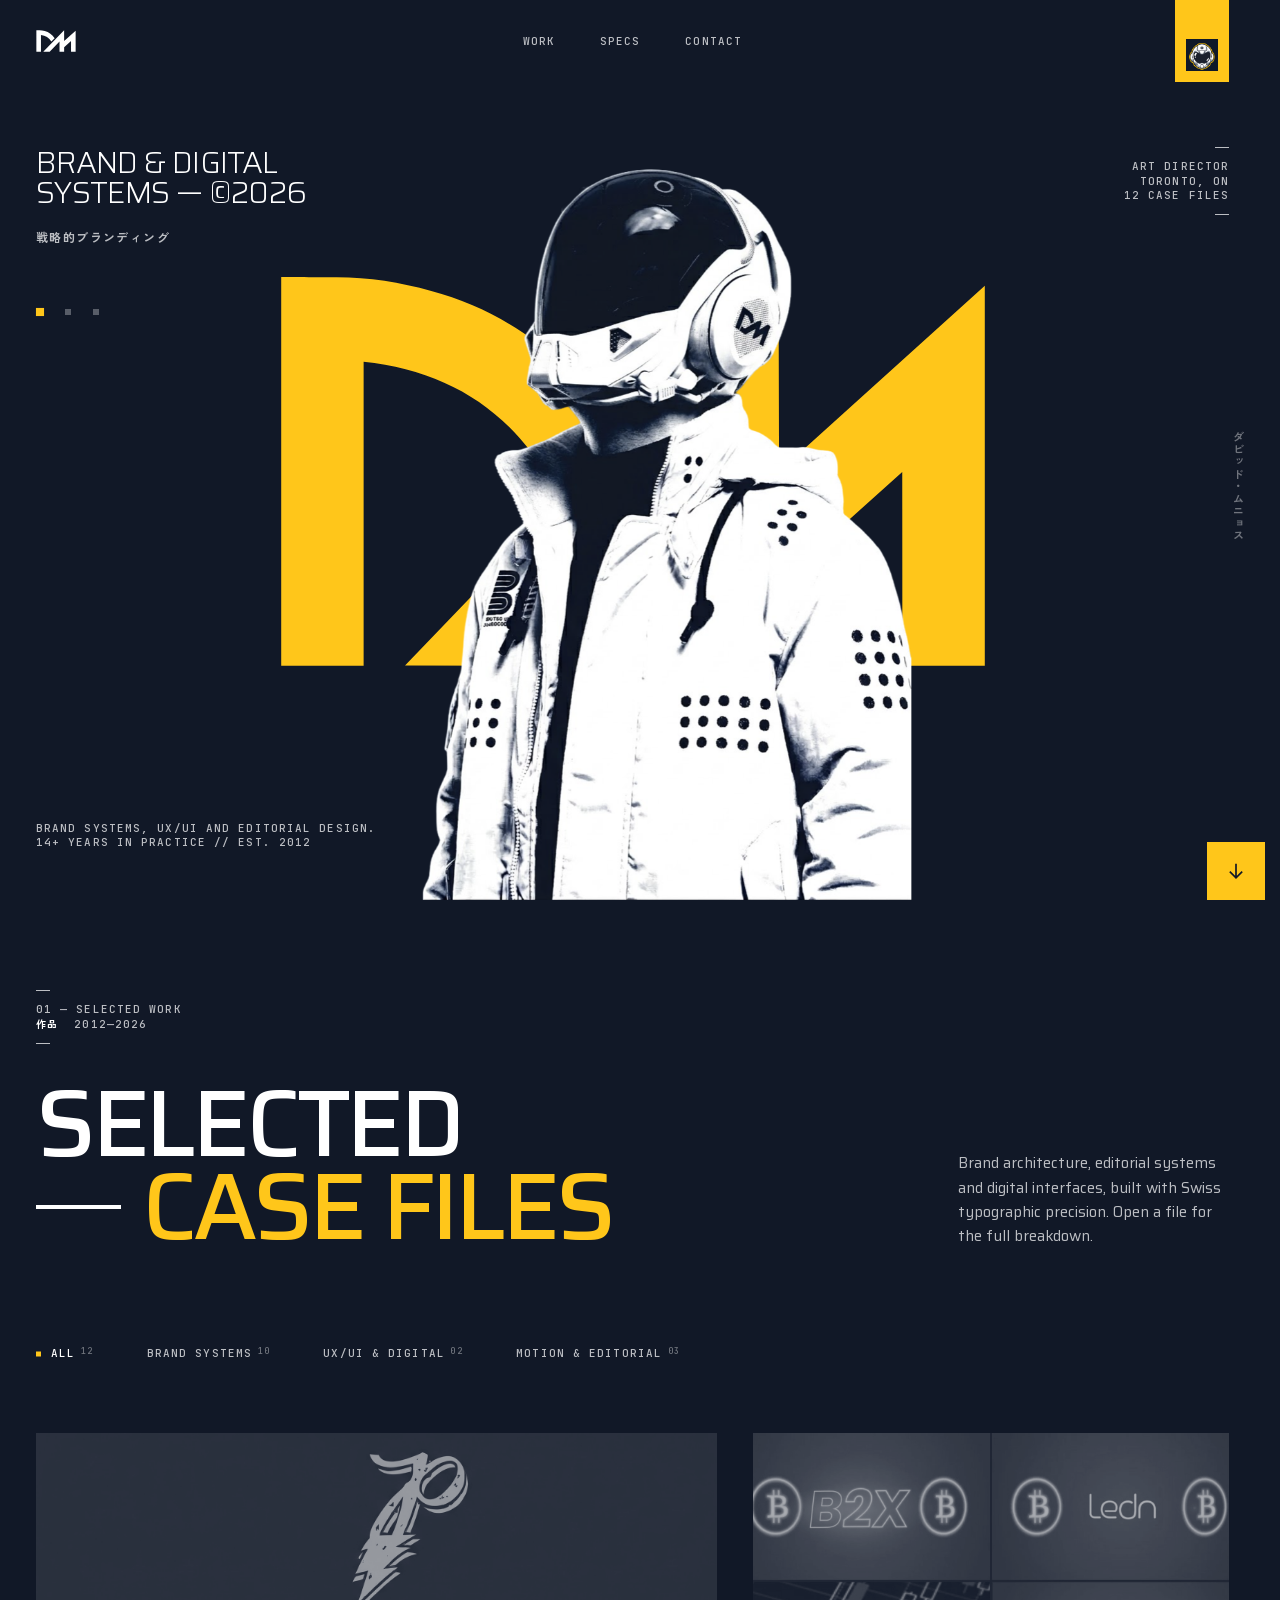
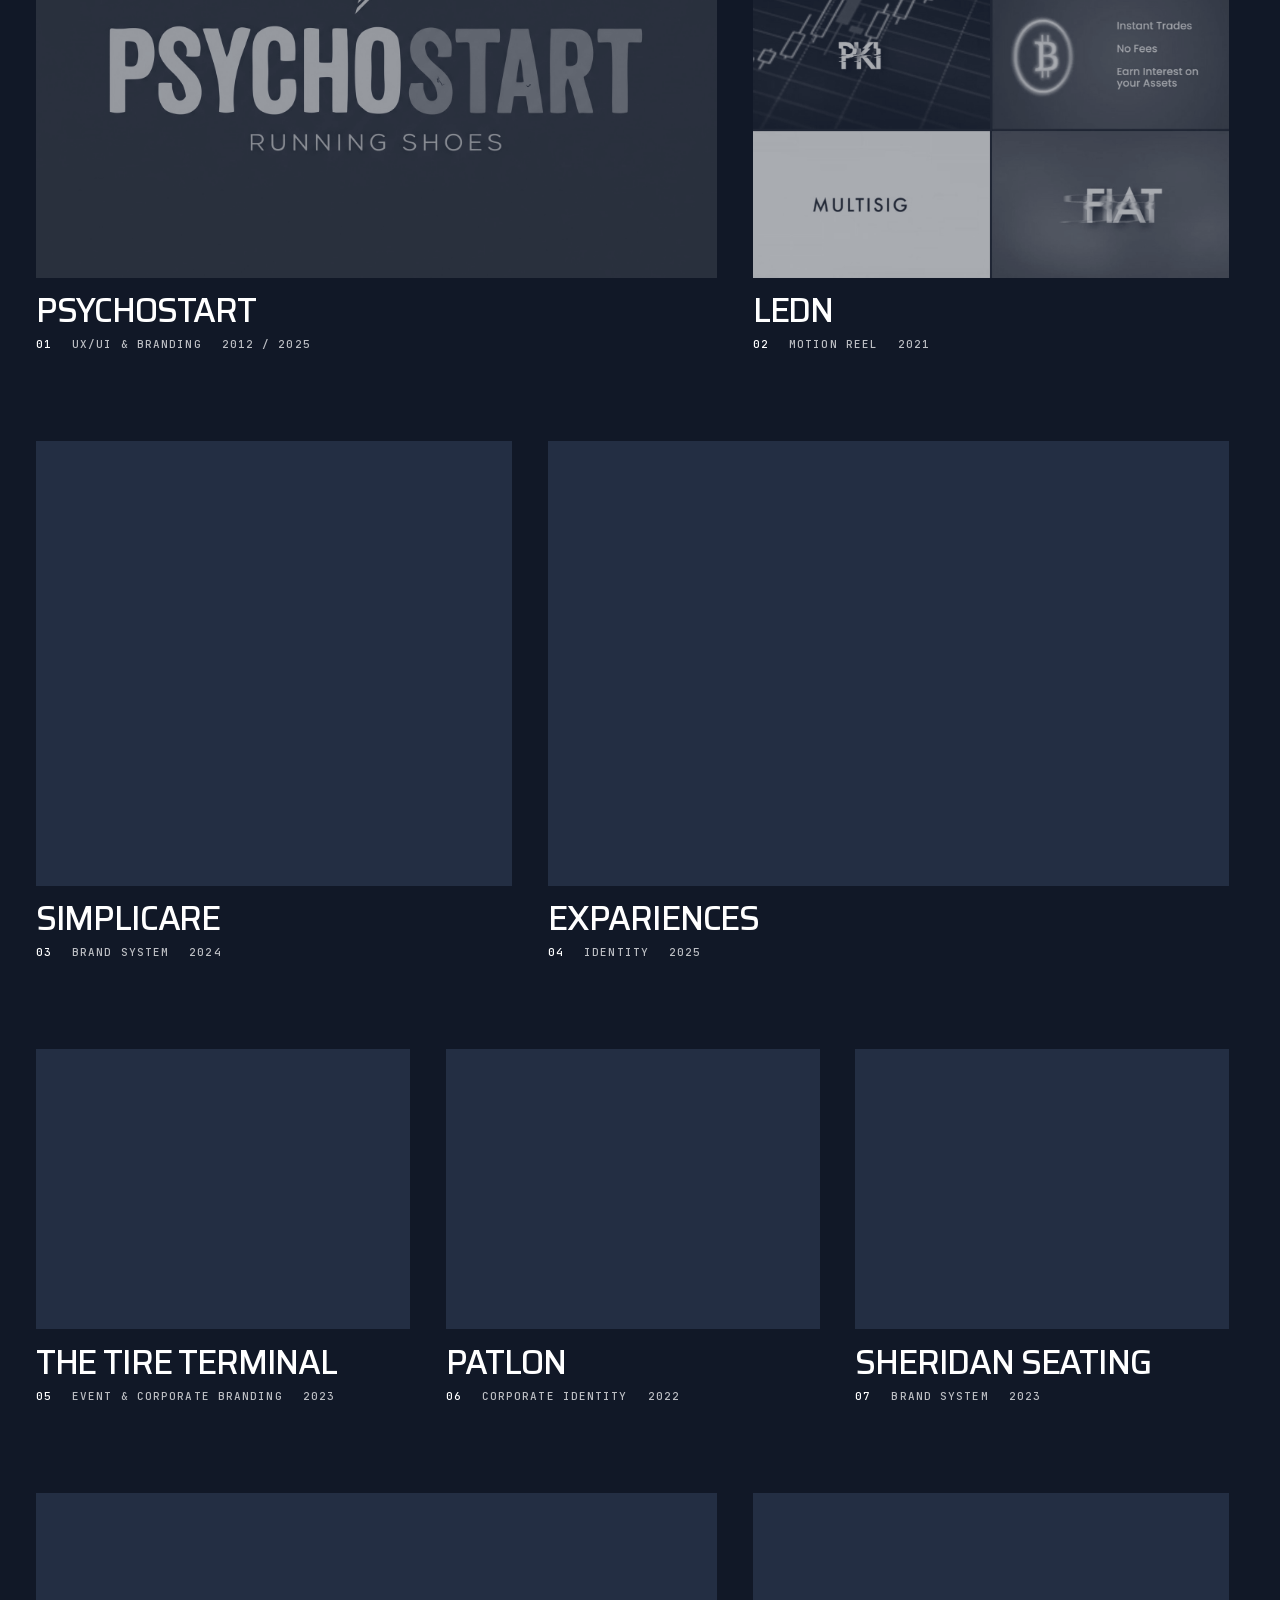
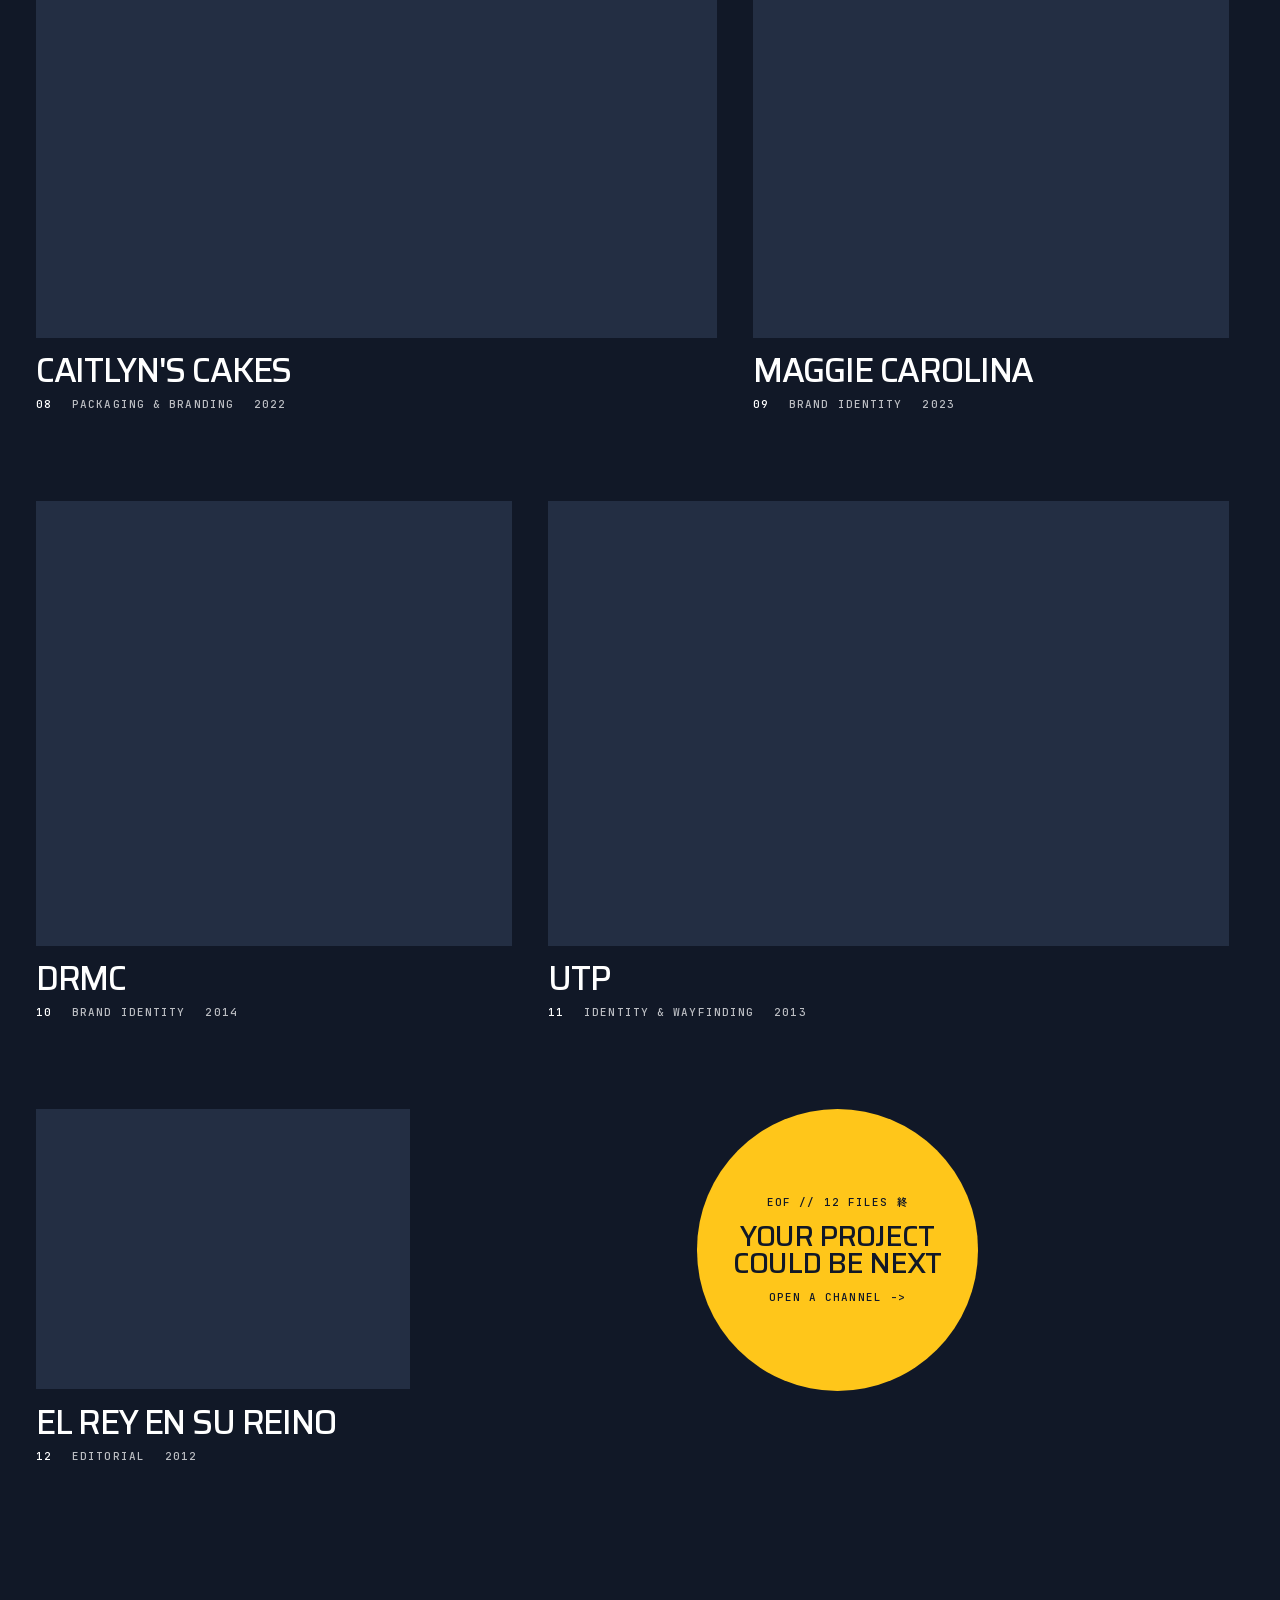
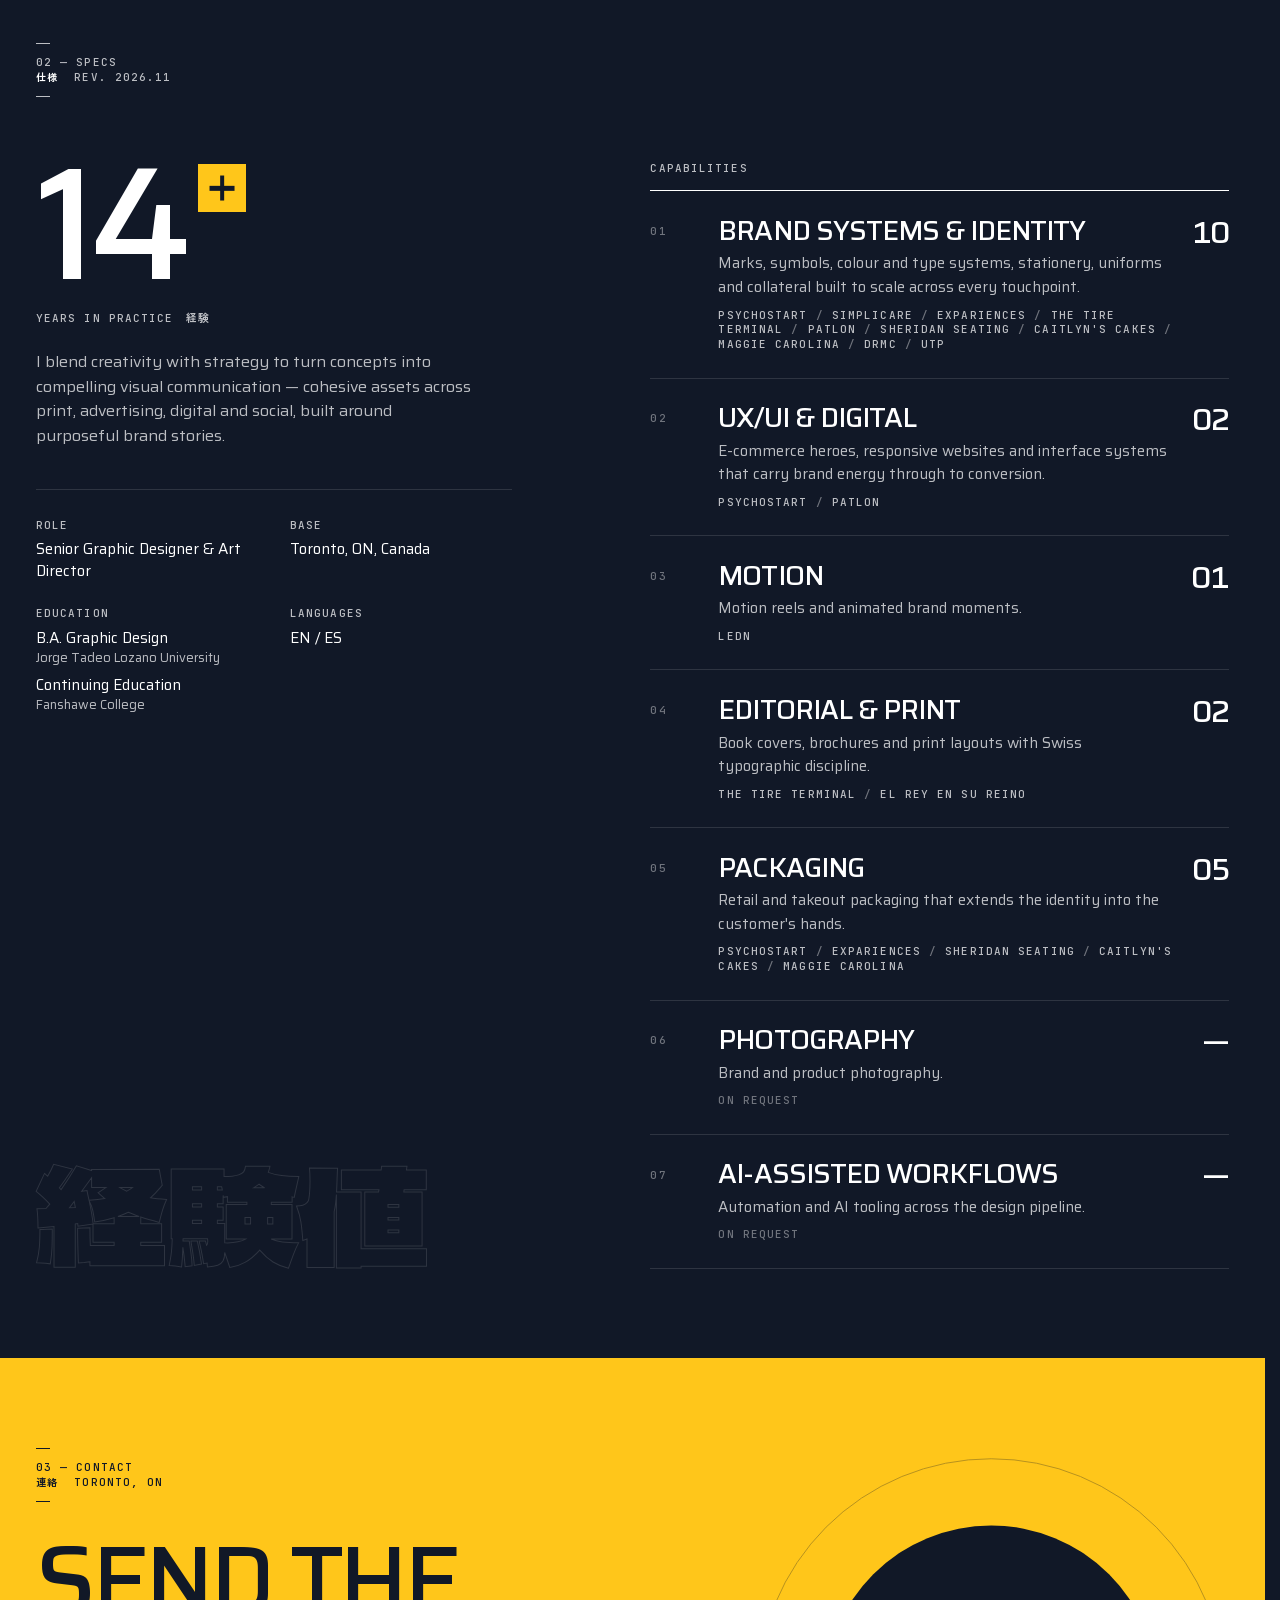
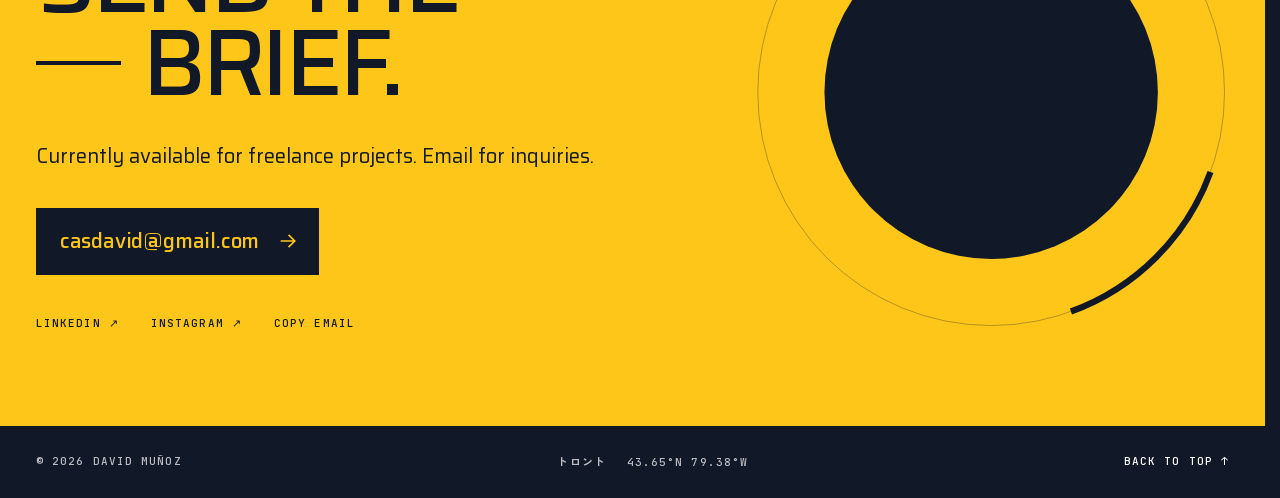
==== commit 6b944c65: "Add UTP case file (Universidad Tecnológica de Pereira, 2013) Identity, origami-triangle graphic syst" ====
--- a/index.html
+++ b/index.html
@@ -180,7 +180,7 @@
         </div>
       </div>
 
-      <p class="hero__label label mono">Art director<br>Toronto, ON<br><span data-stat="cases">11</span> case files</p>
+      <p class="hero__label label mono">Art director<br>Toronto, ON<br><span data-stat="cases">12</span> case files</p>
 
       <p class="hero__note mono">Brand systems, UX/UI and editorial design.<br><span data-profile="experience">14+</span> years in practice // Est. 2012</p>
 
--- a/css/components.css
+++ b/css/components.css
@@ -1265,9 +1265,11 @@
   .pager-link {
     display: grid;
     gap: 0.75rem;
+    min-width: 0;
     padding: 2rem var(--gutter);
     color: var(--fg);
     text-decoration: none;
+    container-type: inline-size;
     transition: background-color var(--dur-1) steps(2), color var(--dur-1) steps(2);
   }
 
@@ -1276,12 +1278,76 @@
     text-align: right;
   }
 
+  /* Names are often one long word (PSYCHOSTART) that can't wrap, so the size is
+     also capped by the cell width: an 11-letter name always fits its own cell. */
   .pager-link strong {
     font-weight: var(--display-weight);
-    font-size: var(--step-3);
+    font-size: min(var(--step-3), 13cqi);
     line-height: 0.92;
     letter-spacing: var(--display-tracking);
     text-transform: uppercase;
+    overflow-wrap: break-word; /* last resort, never spill into the next cell */
+  }
+
+  .pager-link__arrow { display: none; }
+
+  /* Phones: previous and next stack, one per row. A long hairline arrow (a trace
+     with a terminal node at its tail) fills the side the name leaves empty, on the
+     outer edge it points to; the name takes the other side:
+       [ <-o       PREV // 04 / NAME ]
+       [ NEXT // 06 / NAME       o-> ]
+     The small ASCII arrows in the labels give way to it. */
+  @media (max-width: 640px) {
+    .case__pager { grid-template-columns: 1fr; }
+
+    /* The arrow takes 28% of the row (a % track = 28cqi seen from inside). */
+    .pager-link {
+      grid-template-columns: 28% minmax(0, 1fr);
+      grid-template-rows: auto 1fr;
+      column-gap: 1rem;
+      padding-block: 1.75rem;
+      text-align: right;
+    }
+
+    .pager-link + .pager-link {
+      grid-template-columns: minmax(0, 1fr) 28%;
+      border-left: 0;
+      border-top: var(--hair);
+      text-align: left;
+    }
+
+    .pager-link > :not(.pager-link__arrow) { grid-column: 2; }
+    .pager-link + .pager-link > :not(.pager-link__arrow) { grid-column: 1; }
+
+    /* The name shares the row with the arrow: cap it by what is left. */
+    .pager-link strong {
+      align-self: end;
+      font-size: min(var(--step-3), calc((72cqi - 1rem) * 0.13));
+    }
+
+    .pager-link__dir { display: none; }
+
+    .pager-link__arrow {
+      display: block;
+      grid-row: 1 / -1;
+      grid-column: 1;
+      align-self: end;
+      width: 100%;
+      height: auto;
+      overflow: visible;
+      fill: none;
+      stroke: var(--signal);
+      stroke-width: 1.5;
+    }
+
+    .pager-link__arrow * { vector-effect: non-scaling-stroke; }
+    .pager-link__arrow rect { fill: var(--signal); }
+
+    .pager-link[data-pager="-1"] .pager-link__arrow { scale: -1 1; }
+    .pager-link + .pager-link .pager-link__arrow { grid-column: 2; }
+
+    .pager-link:hover .pager-link__arrow { stroke: currentColor; }
+    .pager-link:hover .pager-link__arrow rect { fill: currentColor; }
   }
 
   .pager-link:hover { background: var(--signal); color: var(--on-signal); }
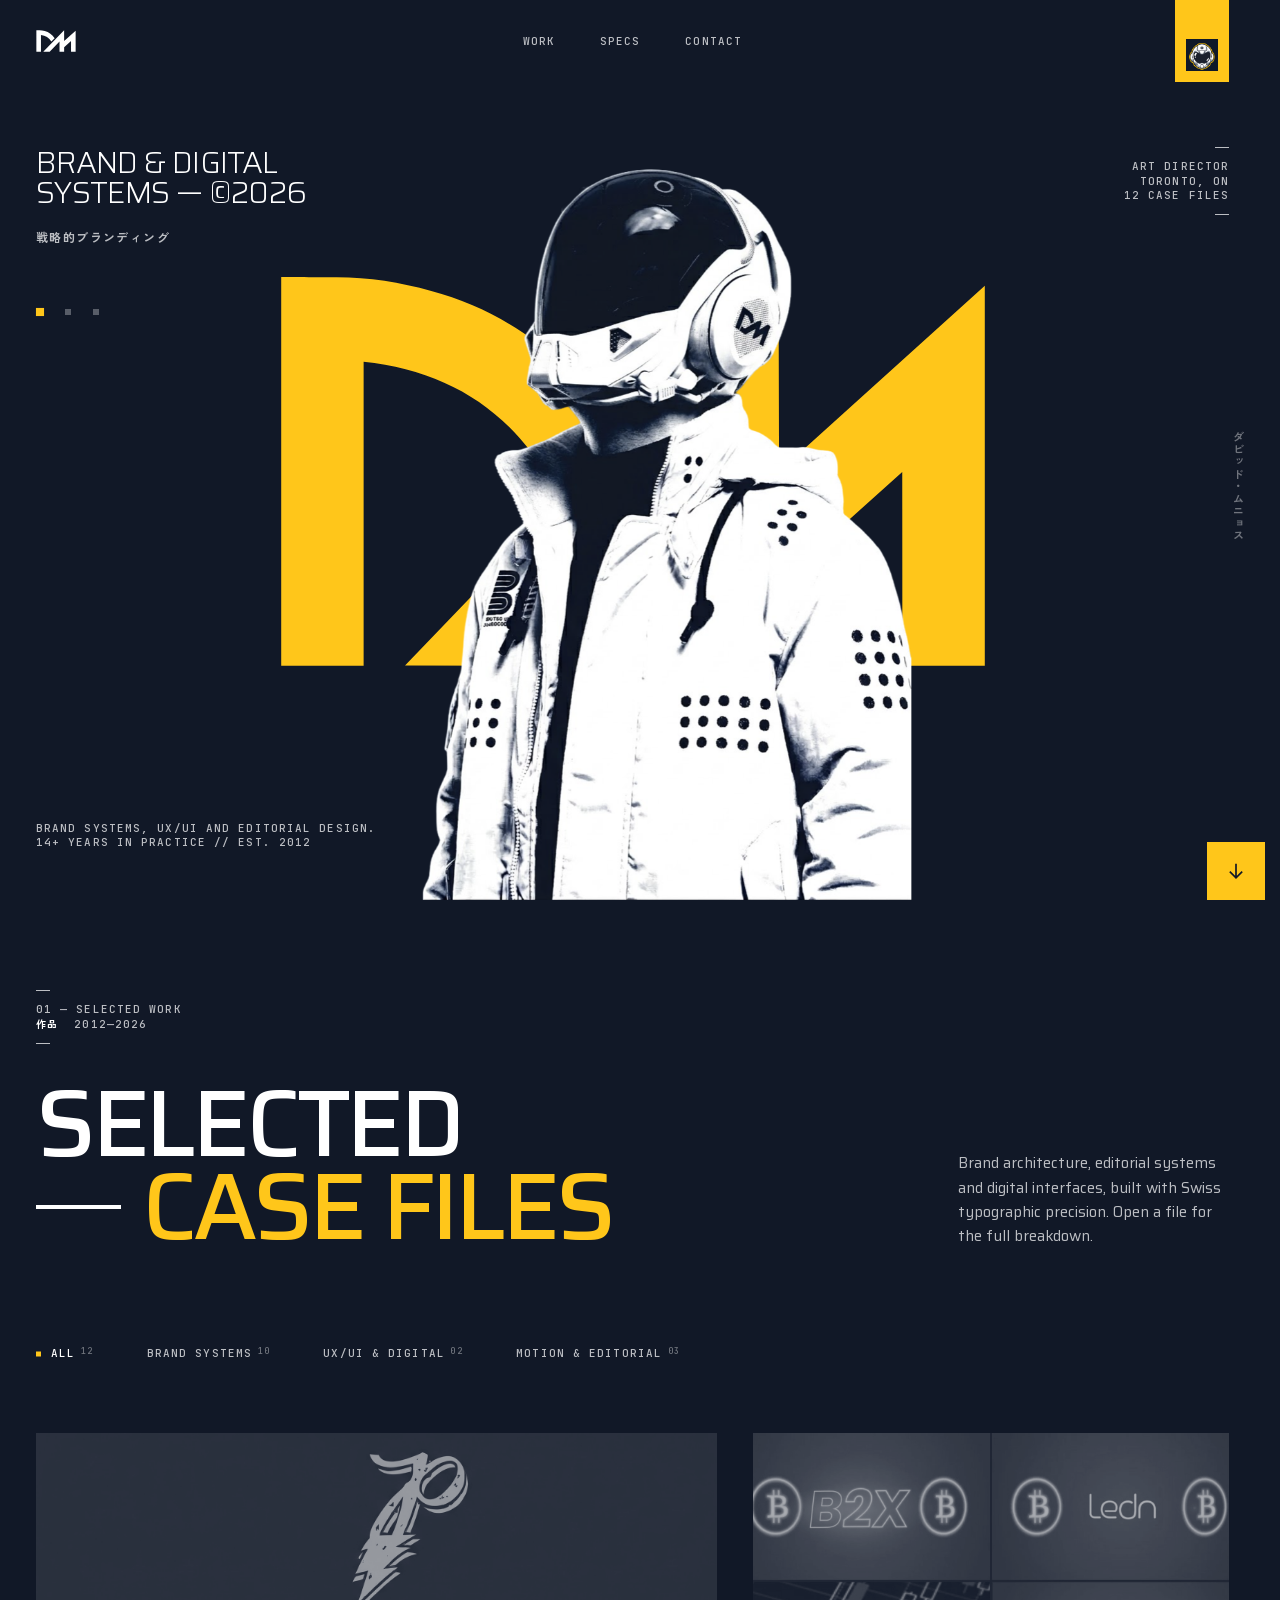
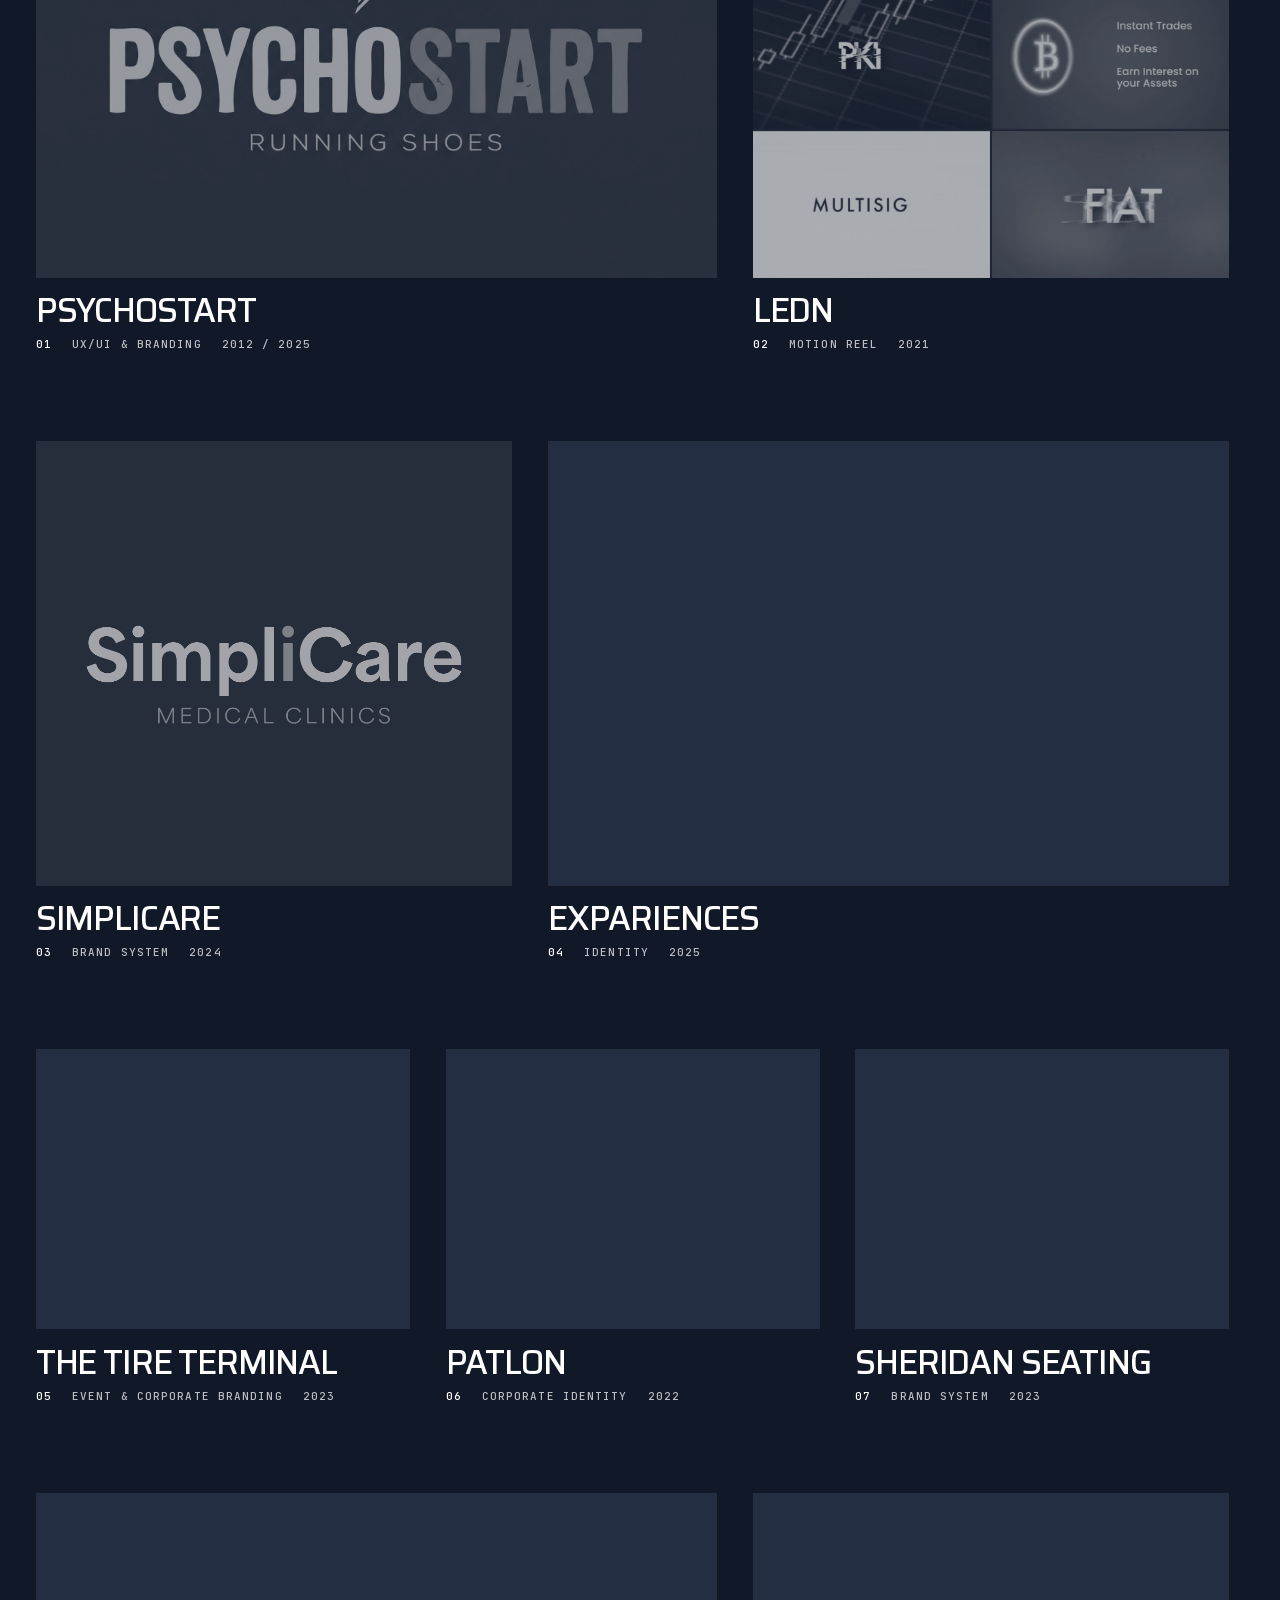
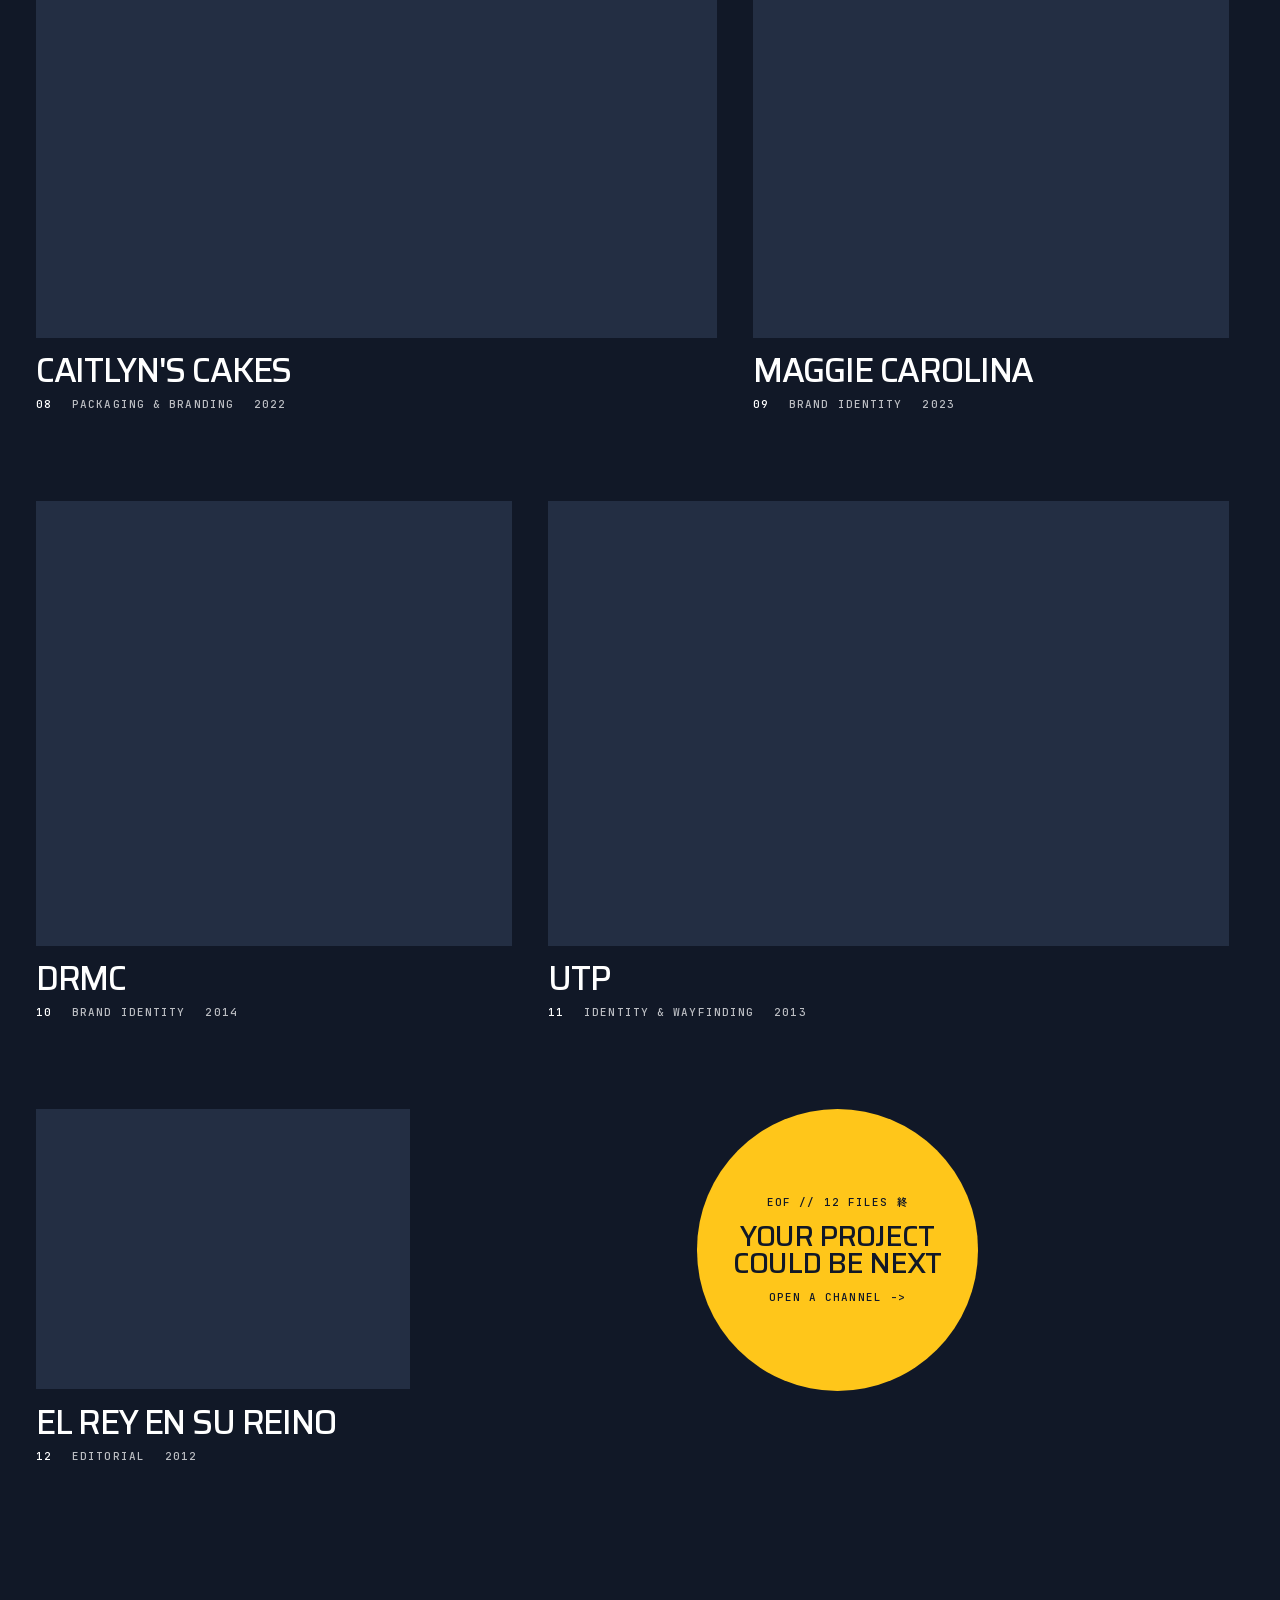
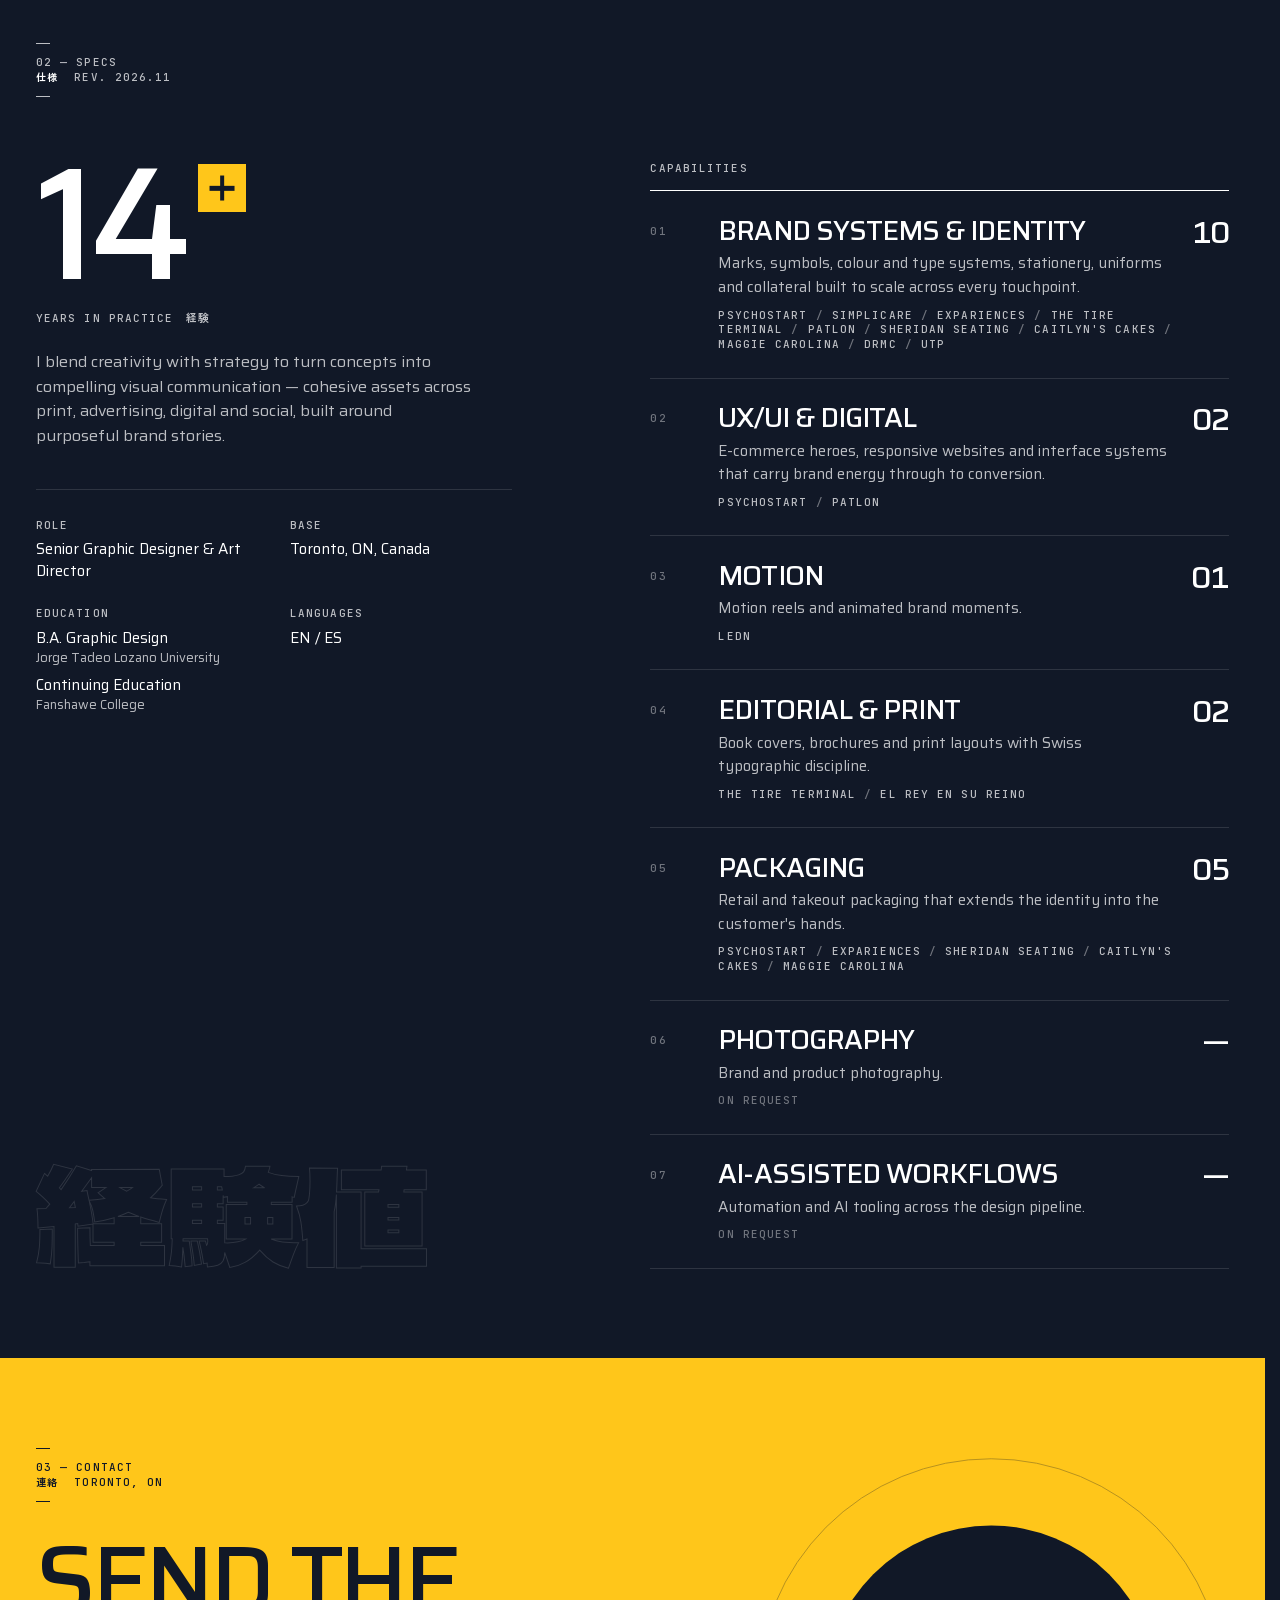
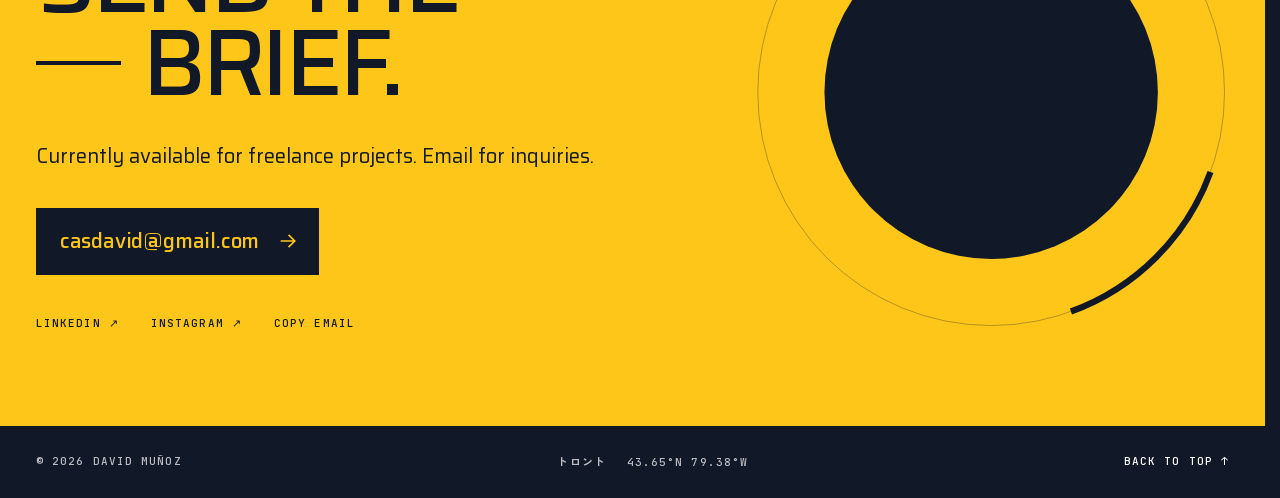
==== commit baa992df: "Add favicon.ico and apple-touch-icon in brand colours Yellow DM mark on navy, rendered from the exis" ====
--- a/index.html
+++ b/index.html
@@ -15,7 +15,10 @@
   <meta property="og:image" content="https://davidmunoz.ca/assets/img/og-cover.jpg">
   <meta name="twitter:card" content="summary_large_image">
 
-  <link rel="icon" href="assets/favicon.svg" type="image/svg+xml">
+  <!-- DM mark, yellow on navy. ?v= busts icons cached from the old Framer site. -->
+  <link rel="icon" href="favicon.ico?v=2" sizes="32x32">
+  <link rel="icon" href="assets/favicon.svg?v=2" type="image/svg+xml">
+  <link rel="apple-touch-icon" href="apple-touch-icon.png?v=2">
   <link rel="preload" href="assets/fonts/saira-latin-var.woff2" as="font" type="font/woff2" crossorigin>
   <link rel="preload" href="assets/fonts/jetbrains-mono-latin-var.woff2" as="font" type="font/woff2" crossorigin>
   <link rel="preload" href="data/projects.json" as="fetch" type="application/json" crossorigin>
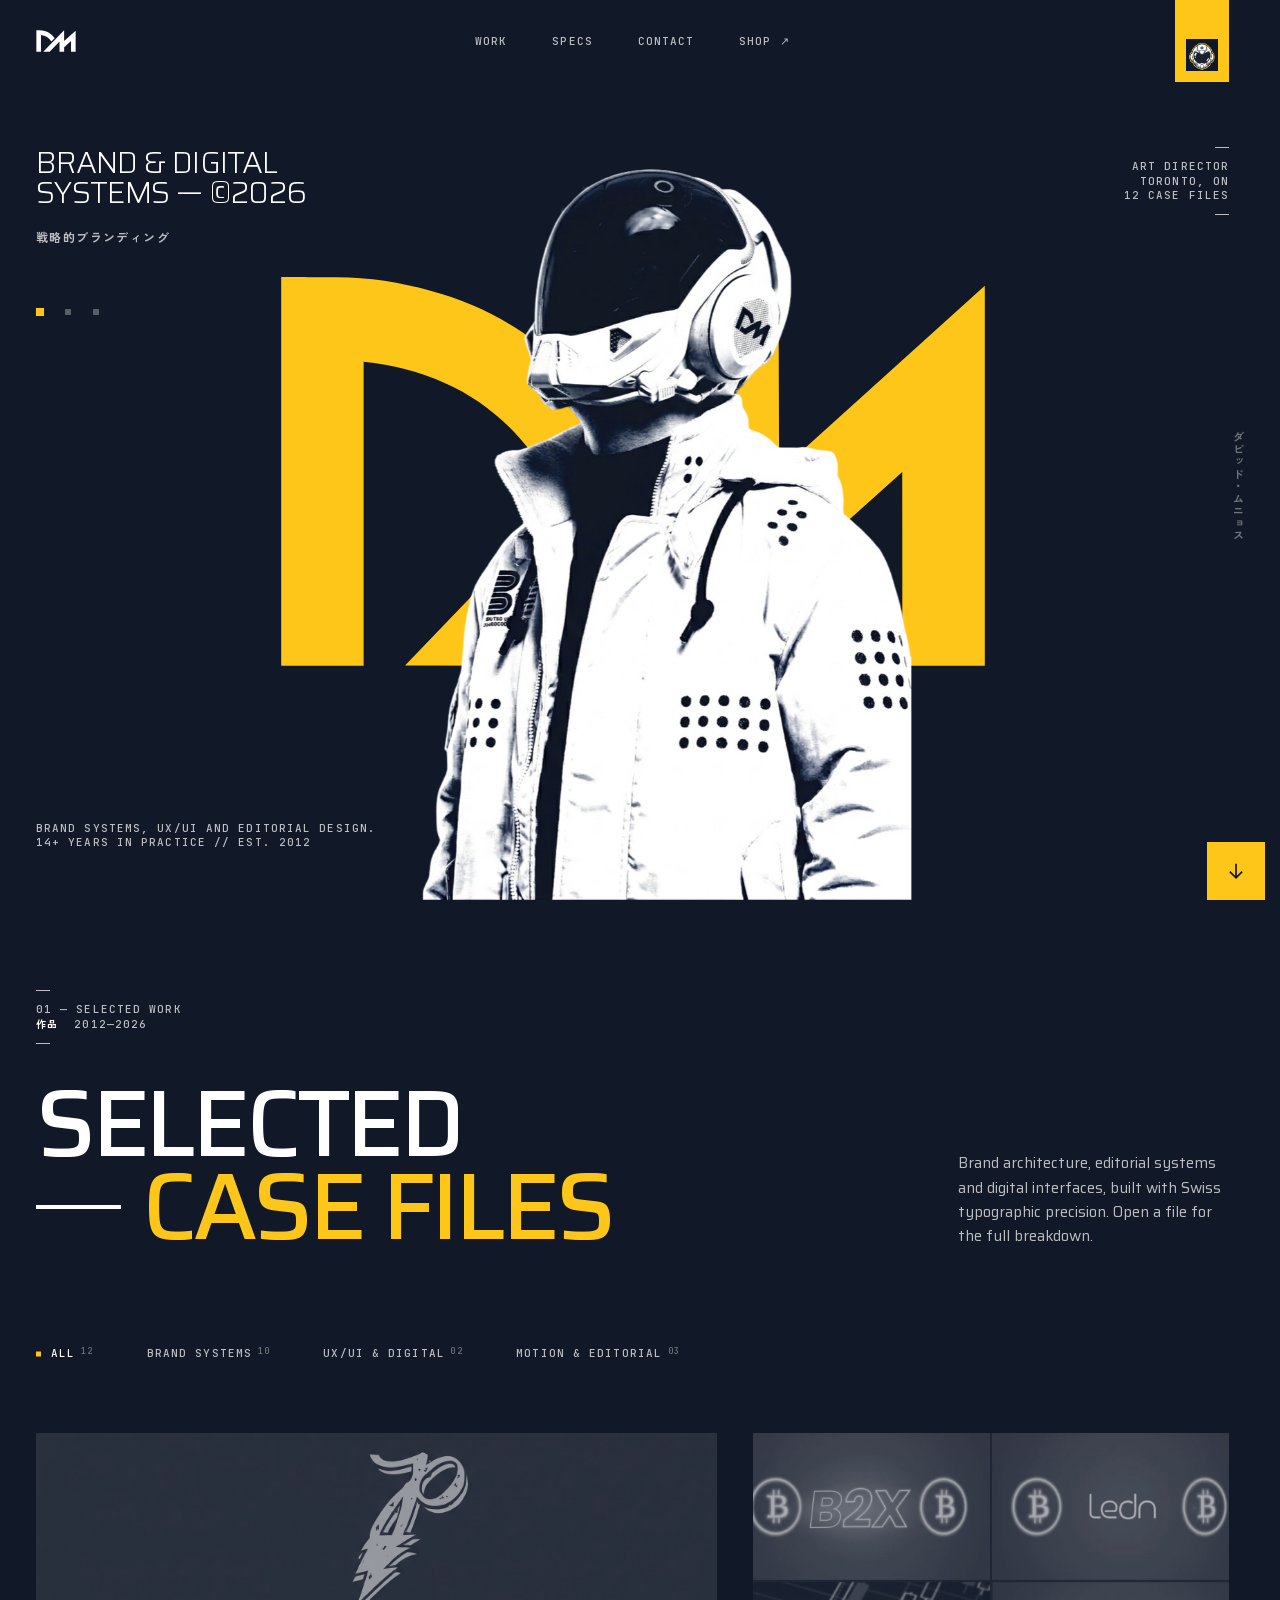
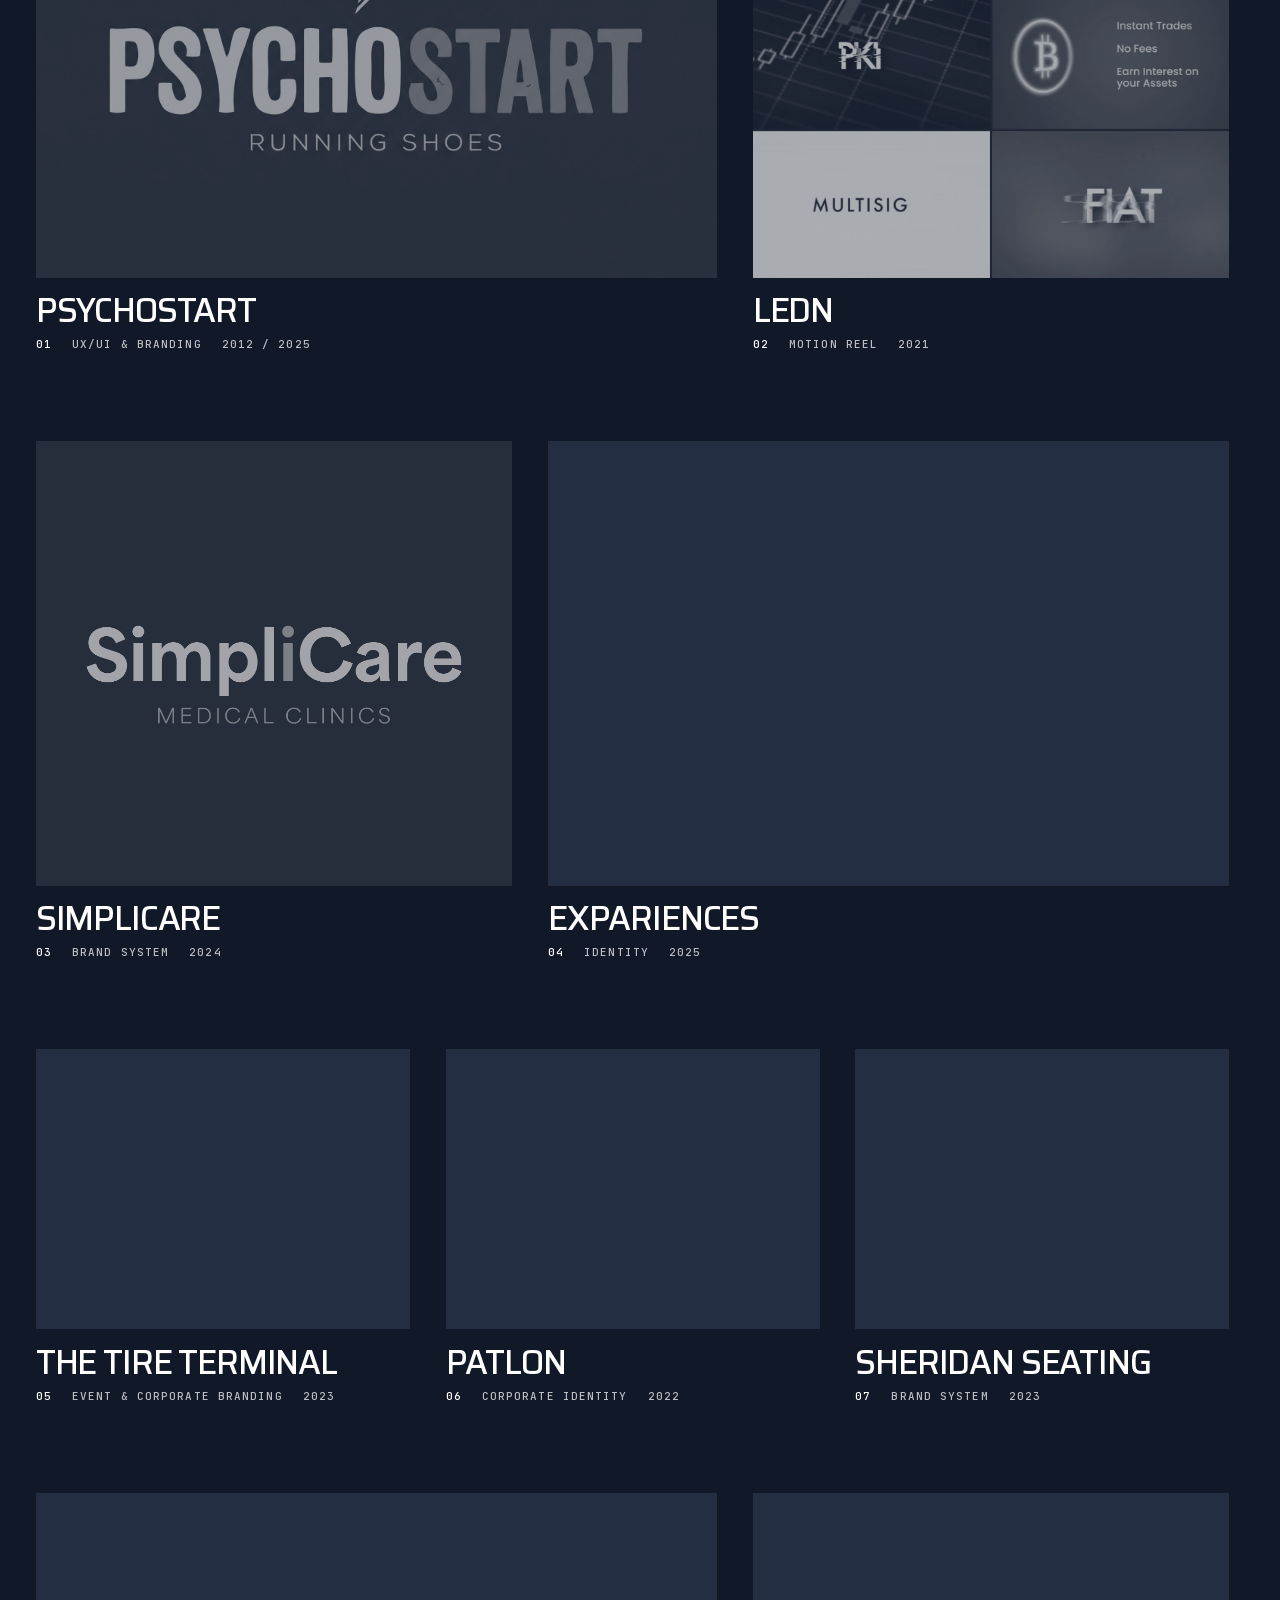
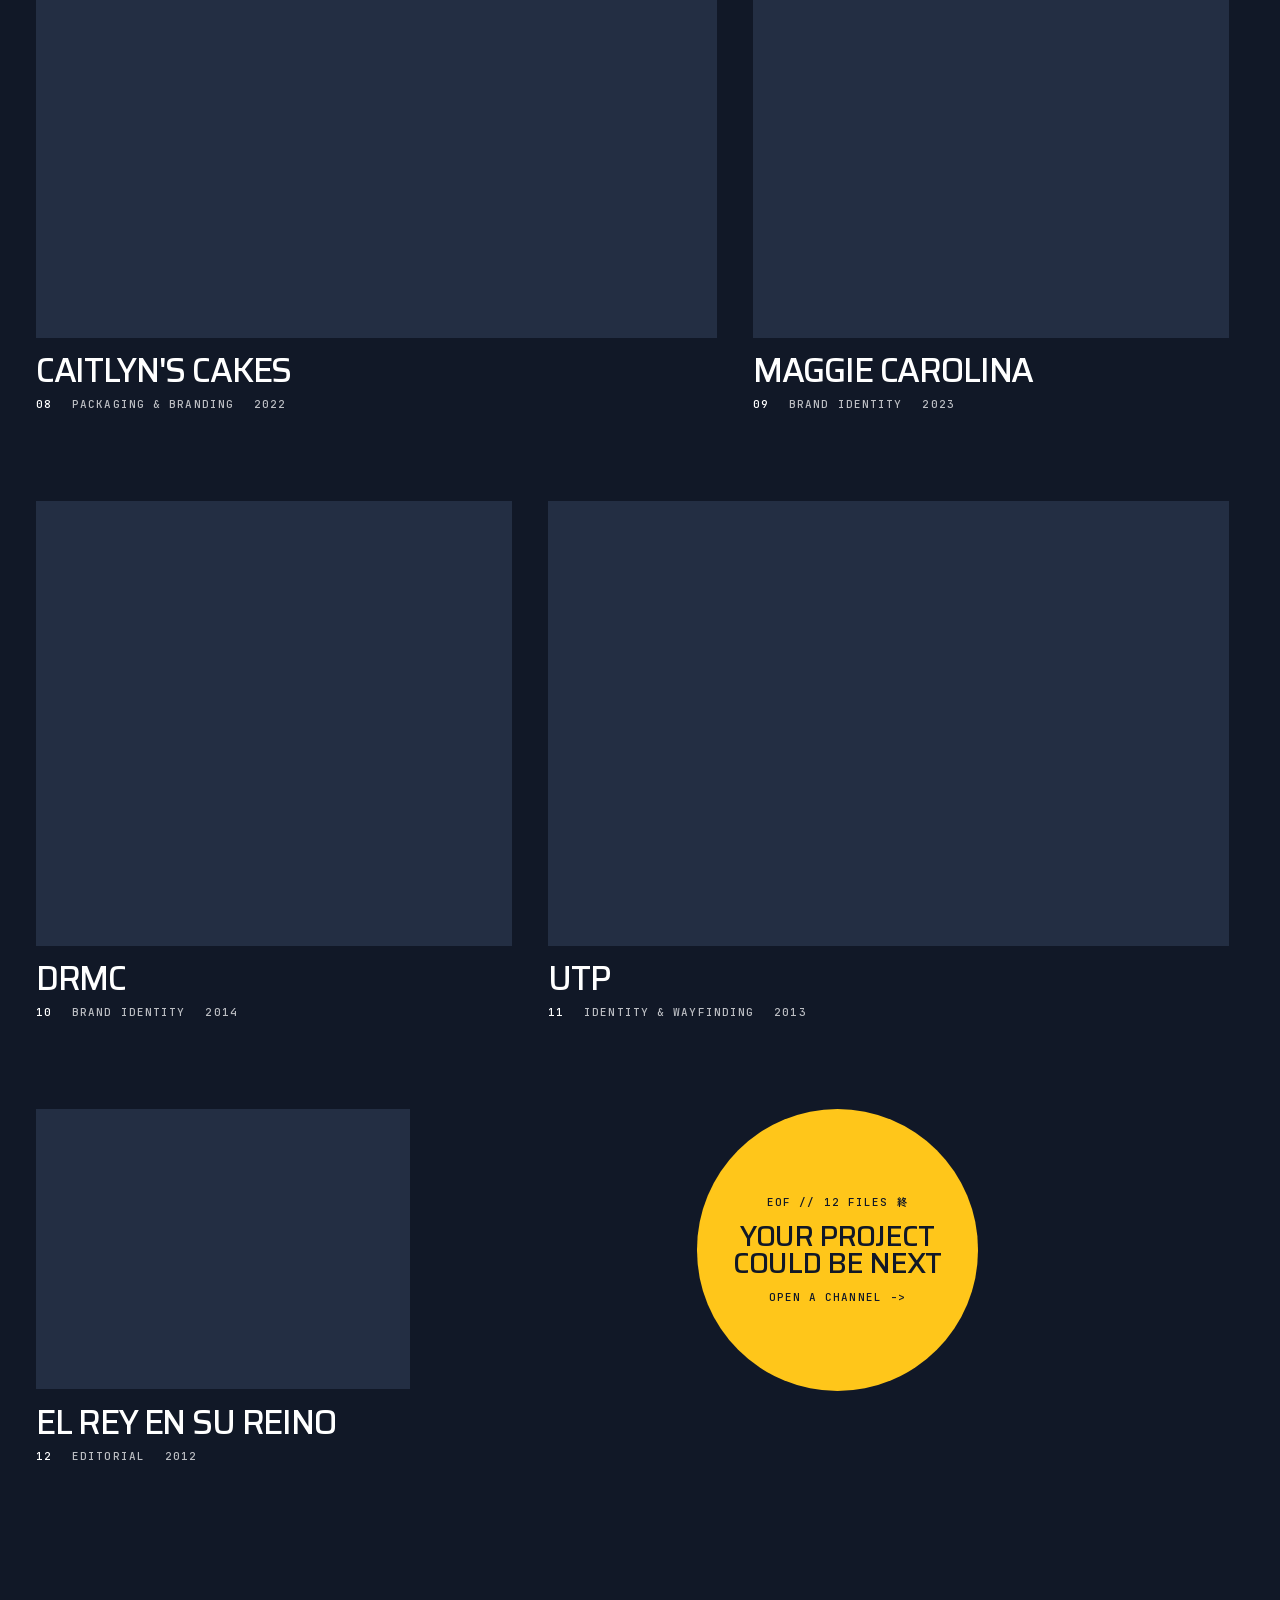
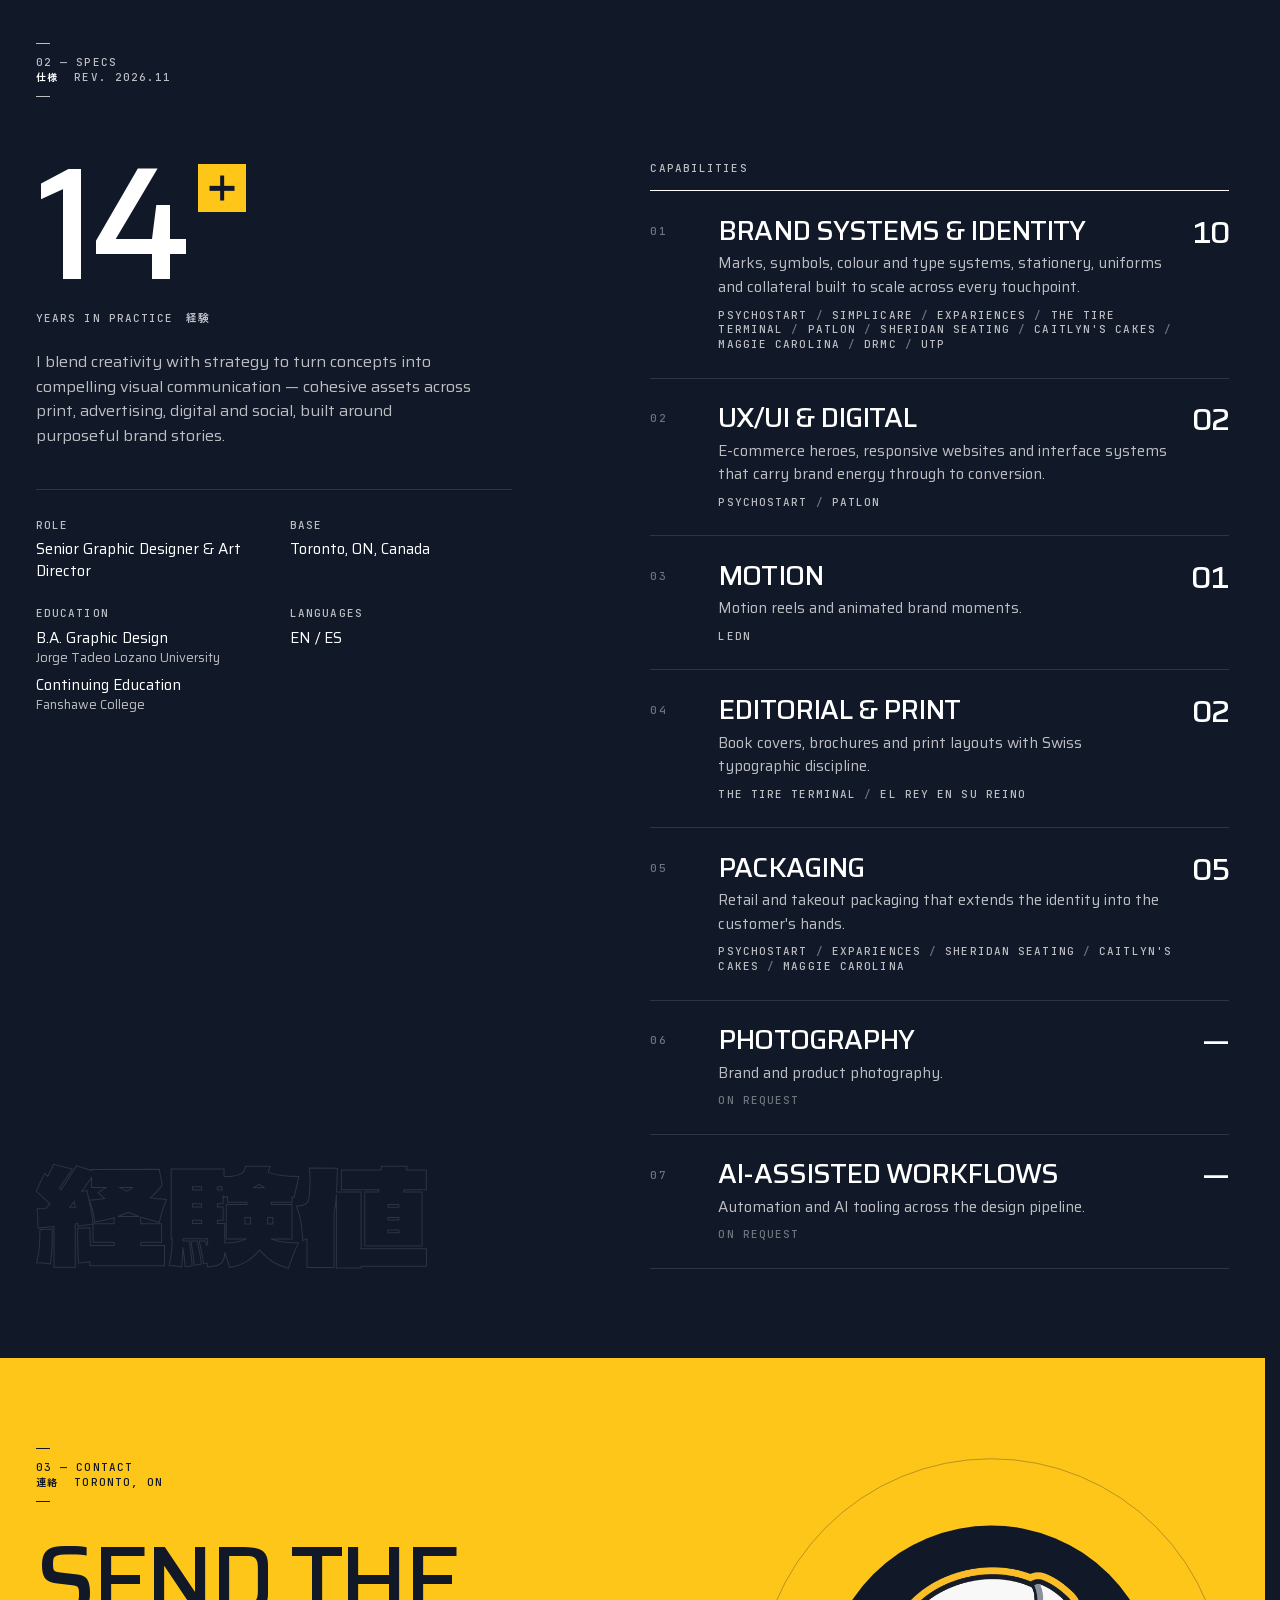
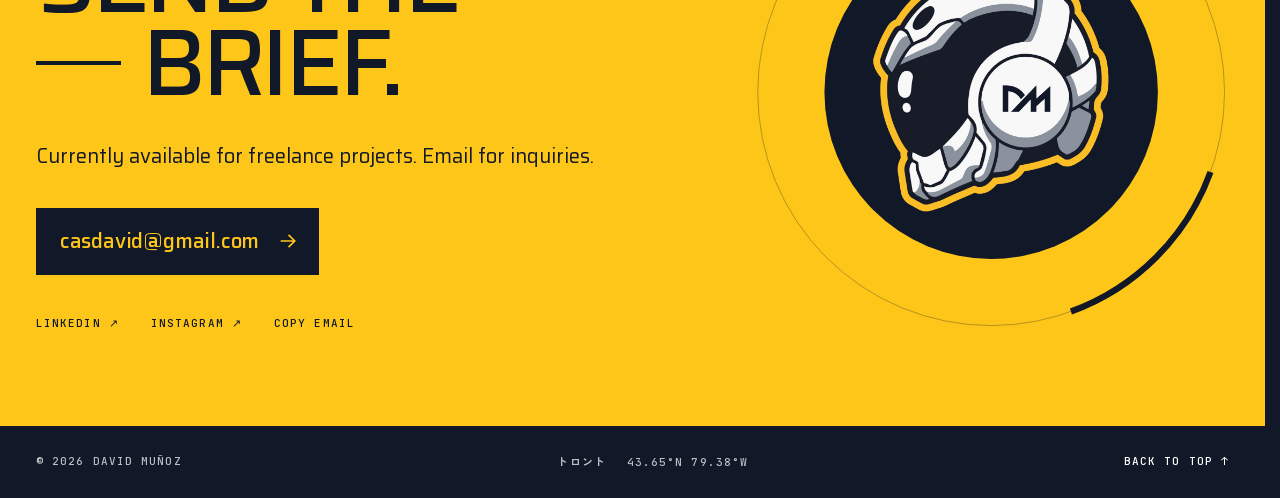
==== commit b0f3a03b: "Add Shop link to the nav and mobile menu Points to the Fourthwall merch shop and opens in a new tab." ====
--- a/index.html
+++ b/index.html
@@ -103,6 +103,7 @@
       <a href="#work" data-nav="work">Work</a>
       <a href="#specs" data-nav="specs">Specs</a>
       <a href="#contact" data-nav="contact">Contact</a>
+      <a class="nav__ext" href="https://david-munoz-shop.fourthwall.com/en-cad" target="_blank" rel="noopener">Shop <span aria-hidden="true">↗</span><span class="visually-hidden"> (opens in a new tab)</span></a>
     </nav>
 
     <div class="nav__right">
@@ -124,6 +125,7 @@
       <a href="#work" data-cmd="nav"><span class="mono">01</span>Work<span class="jp">作品</span></a>
       <a href="#specs" data-cmd="nav"><span class="mono">02</span>Specs<span class="jp">仕様</span></a>
       <a href="#contact" data-cmd="nav"><span class="mono">03</span>Contact<span class="jp">連絡</span></a>
+      <a href="https://david-munoz-shop.fourthwall.com/en-cad" target="_blank" rel="noopener"><span class="mono">04</span>Shop ↗<span class="jp">ショップ</span><span class="visually-hidden"> (opens in a new tab)</span></a>
     </nav>
     <p class="menu__foot mono"><span data-profile="email">casdavid@gmail.com</span><span>TOR <time data-clock>--:--:--</time></span></p>
   </div>
--- a/css/components.css
+++ b/css/components.css
@@ -550,20 +550,28 @@
     gap: 0.6rem;
   }
 
+  /* At rest the name sits flush with the image edge. On hover it slides in by
+     --pad and its yellow frame opens from the image edge, so both line up.
+     (padding-right reserves the frame's right margin; translate never reflows.) */
   .tile__title {
+    --pad: 0.22em;
     position: relative;
     isolation: isolate;
     justify-self: start;
+    padding-right: var(--pad);
     font-size: clamp(1.6rem, 0.9rem + 1.5vw, 2.6rem);
     line-height: 0.95;
-  }
-
-  /* The yellow frame that strokes in behind the name.
-     Sits outside the text box so hovering never shifts the layout. */
+    transition: translate var(--dur-2) var(--ease-mech);
+  }
+
+  .tile__link:hover .tile__title,
+  .tile__link:focus-visible .tile__title { translate: var(--pad) 0; }
+
+  /* The yellow frame that strokes in behind the name, starting at the image edge. */
   .tile__title::before {
     content: "";
     position: absolute;
-    inset: -0.14em -0.22em -0.1em;
+    inset: -0.14em 0 -0.1em calc(-1 * var(--pad));
     z-index: -1;
     border: 1px solid transparent;
     pointer-events: none;
